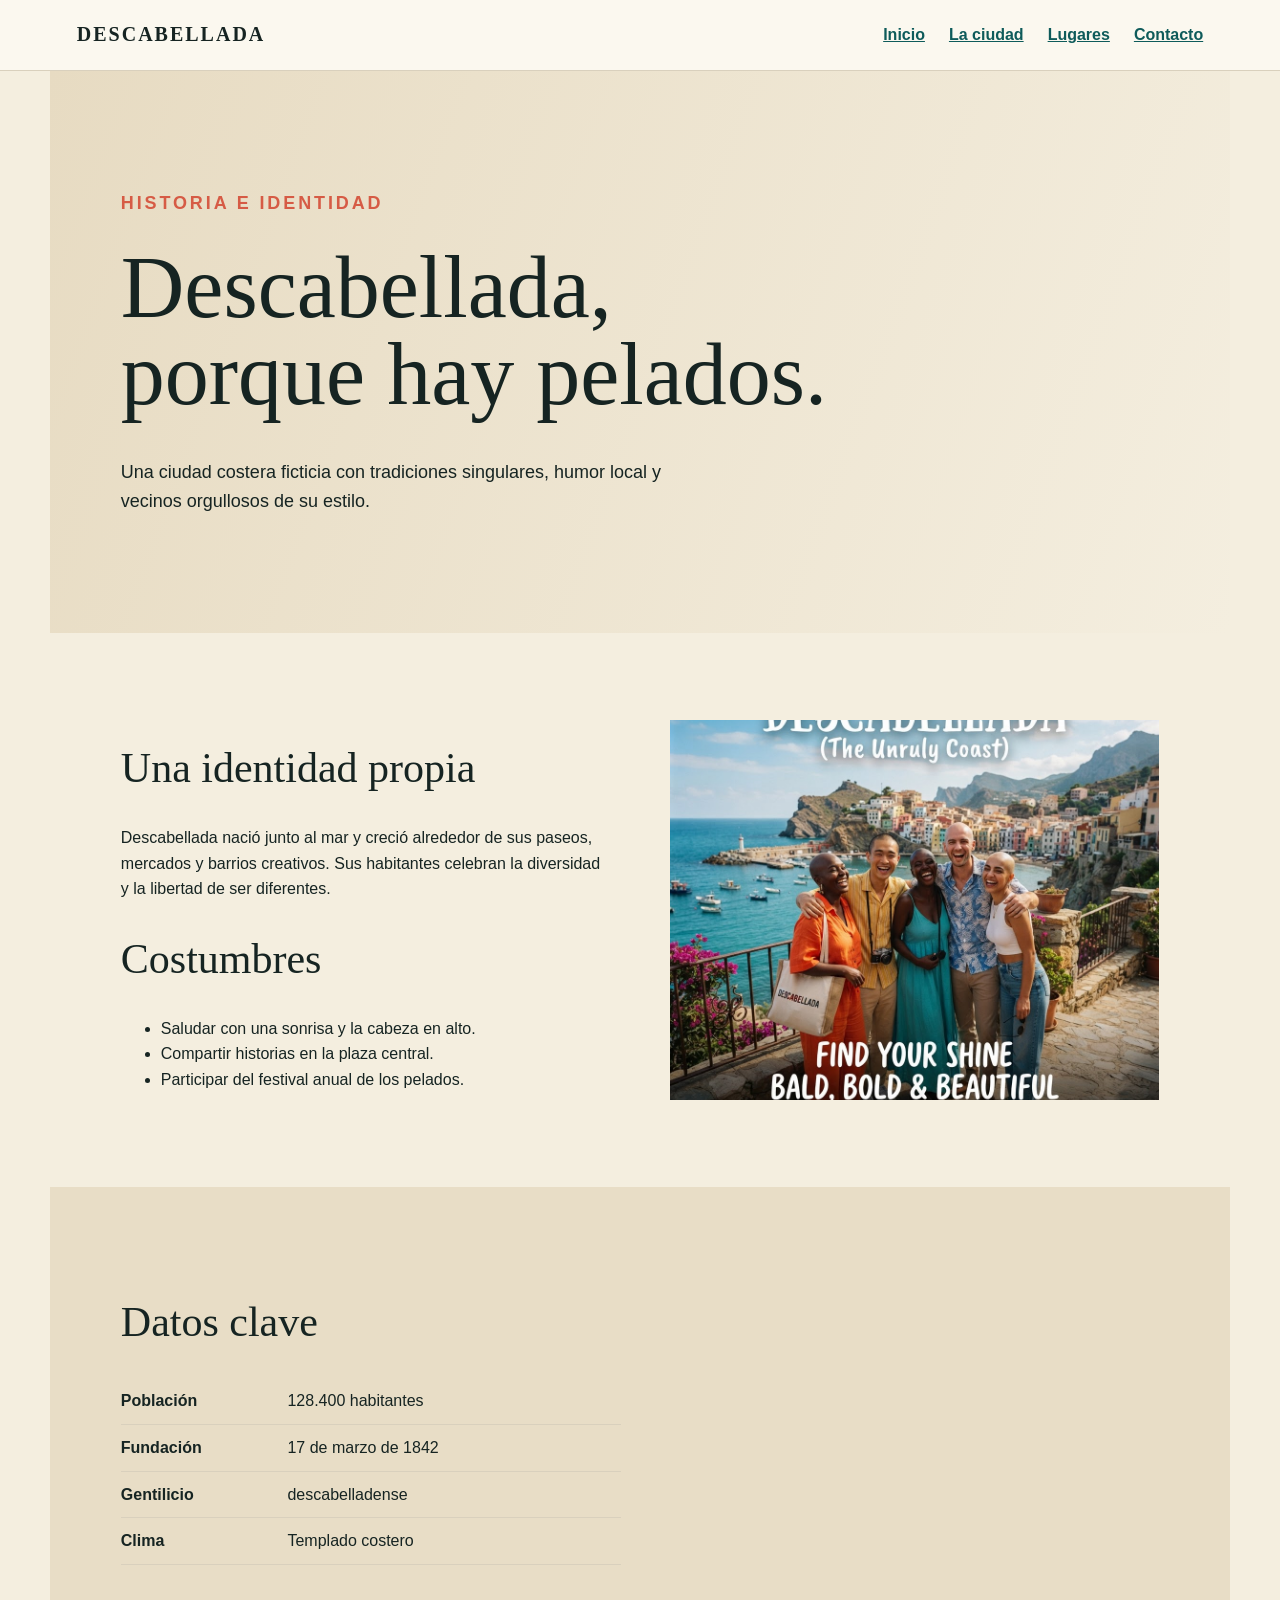
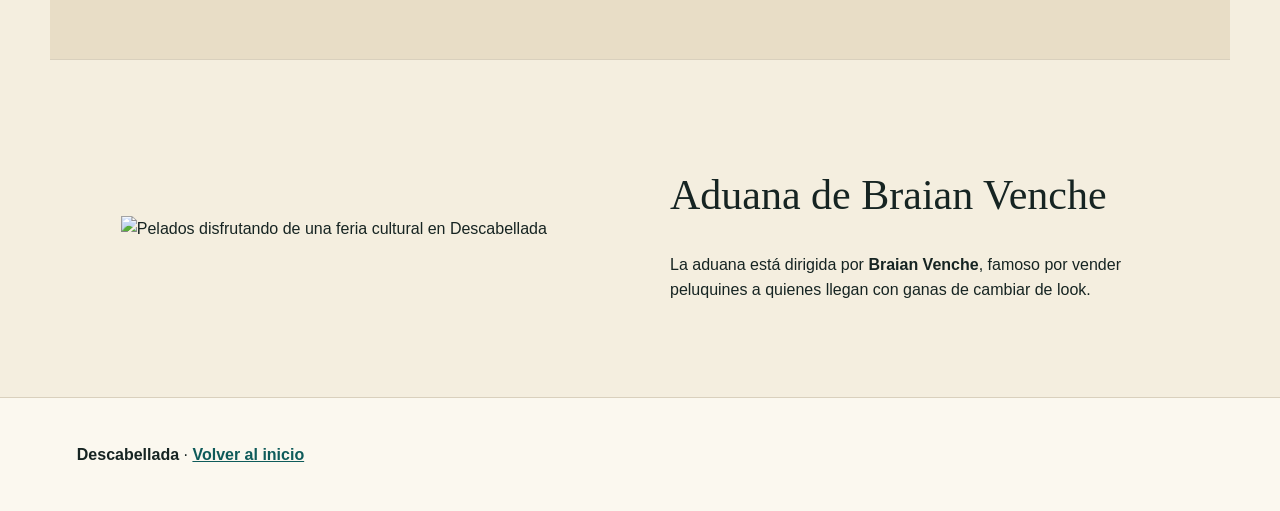
==== Nueva carpeta (4)/ciudad.html @ 15f43d88 "Add files via upload" ====
<!DOCTYPE html>
<html lang="es">
<head>
  <meta charset="UTF-8">
  <meta name="viewport" content="width=device-width, initial-scale=1.0">
  <title>Descabellada | La ciudad</title>
  <link rel="stylesheet" href="CSS/styles.css">
</head>
<body>
  <header>
    <a class="brand" href="index.html">DESCABELLADA</a>
    <nav aria-label="Navegación principal">
      <a href="index.html">Inicio</a>
      <a href="ciudad.html">La ciudad</a>
      <a href="lugares.html">Lugares</a>
      <a href="contacto.html">Contacto</a>
    </nav>
  </header>
  <main>
    <section class="hero compact">
      <p class="eyebrow">Historia e identidad</p>
      <h1>Descabellada, porque hay pelados.</h1>
      <p>Una ciudad costera ficticia con tradiciones singulares, humor local y vecinos orgullosos de su estilo.</p>
    </section>
    <section class="section two-col">
      <div>
        <h2>Una identidad propia</h2>
        <p>Descabellada nació junto al mar y creció alrededor de sus paseos, mercados y barrios creativos. Sus habitantes celebran la diversidad y la libertad de ser diferentes.</p>
        <h2>Costumbres</h2>
        <ul>
          <li>Saludar con una sonrisa y la cabeza en alto.</li>
          <li>Compartir historias en la plaza central.</li>
          <li>Participar del festival anual de los pelados.</li>
        </ul>
      </div>
      <img src="IMG/pelados-descabellada.png" alt="Pelados de Descabellada reunidos junto al paseo marítimo">
    </section>
    <section class="section facts">
      <h2>Datos clave</h2>
      <dl>
        <dt>Población</dt>
        <dd>128.400 habitantes</dd>
        <dt>Fundación</dt>
        <dd>17 de marzo de 1842</dd>
        <dt>Gentilicio</dt>
        <dd>descabelladense</dd>
        <dt>Clima</dt>
        <dd>Templado costero</dd>
      </dl>
    </section>
    <section class="section callout">
      <img src="IMG/plaza-descabellada.png" alt="Pelados disfrutando de una feria cultural en Descabellada">
      <div>
        <h2>Aduana de Braian Venche</h2>
        <p>La aduana está dirigida por <strong>Braian Venche</strong>, famoso por vender peluquines a quienes llegan con ganas de cambiar de look.</p>
      </div>
    </section>
  </main>
  <footer>
    <p><strong>Descabellada</strong> · <a href="index.html">Volver al inicio</a></p>
  </footer>
</body>
</html>
---- Nueva carpeta (4)/CSS/styles.css ----
:root {
  --ink: #162422;
  --sea: #0e5b5a;
  --coral: #d65b45;
  --sand: #f4eedf;
  --line: #d9d0bd;
}

* {
  box-sizing: border-box;
}

body {
  margin: 0;
  background: var(--sand);
  color: var(--ink);
  font-family: Arial, sans-serif;
  line-height: 1.6;
}

header {
  display: flex;
  justify-content: space-between;
  align-items: center;
  gap: 24px;
  padding: 22px 6%;
  border-bottom: 1px solid var(--line);
  background: #fbf8ef;
}

.brand {
  color: var(--ink);
  font: 700 20px Georgia, serif;
  letter-spacing: .1em;
  text-decoration: none;
}

nav {
  display: flex;
  flex-wrap: wrap;
  gap: 24px;
}

nav a,
footer a,
a {
  color: var(--sea);
  font-weight: 700;
}

main {
  max-width: 1180px;
  margin: auto;
}

.hero {
  display: flex;
  flex-direction: column;
  align-items: flex-start;
  justify-content: center;
  min-height: 440px;
  padding: 100px 6%;
  background: linear-gradient(110deg, #e7dbc2, #f4eedf);
}

.hero.compact {
  min-height: 320px;
}

.eyebrow {
  color: var(--coral);
  font-size: 12px;
  font-weight: 800;
  letter-spacing: .16em;
  text-transform: uppercase;
}

.hero h1 {
  max-width: 720px;
  margin: 10px 0 22px;
  font: 400 clamp(42px, 7vw, 88px) / .98 Georgia, serif;
}

.hero p {
  max-width: 600px;
  font-size: 18px;
}

.button {
  display: inline-block;
  margin-top: 18px;
  padding: 13px 20px;
  background: var(--ink);
  color: #fff;
  text-decoration: none;
}

.section {
  padding: 78px 6%;
}

.section h2 {
  font: 400 42px / 1.05 Georgia, serif;
}

.grid {
  display: grid;
  grid-template-columns: repeat(3, 1fr);
  gap: 22px;
}

.grid article {
  padding-bottom: 20px;
  border: 1px solid var(--line);
  background: #fbf8ef;
}

.grid article img {
  width: 100%;
  height: 200px;
  object-fit: cover;
}

.grid article h2,
.grid article h3,
.grid article p {
  margin-right: 20px;
  margin-left: 20px;
}

.grid article h3 {
  font: 400 26px Georgia, serif;
}

.grid article p {
  color: #53615b;
}

.two-col,
.callout,
.contact {
  display: grid;
  grid-template-columns: 1fr 1fr;
  align-items: center;
  gap: 60px;
}

.two-col img,
.callout img,
.contact img {
  width: 100%;
  max-height: 380px;
  object-fit: cover;
}

.facts {
  background: #e8ddc6;
}

.facts dl {
  display: grid;
  grid-template-columns: 1fr 2fr;
  max-width: 500px;
}

.facts dt,
.facts dd {
  padding: 10px 0;
  border-bottom: 1px solid var(--line);
}

.facts dt {
  font-weight: 700;
}

.facts dd {
  margin: 0;
}

.callout {
  border-top: 1px solid var(--line);
}

address {
  margin: 24px 0;
  font-style: normal;
}

footer {
  padding: 28px 6%;
  border-top: 1px solid var(--line);
  background: #fbf8ef;
}

@media (max-width: 760px) {
  header,
  .two-col,
  .callout,
  .contact {
    align-items: flex-start;
    flex-direction: column;
    grid-template-columns: 1fr;
  }

  .grid {
    grid-template-columns: 1fr;
  }

  nav {
    gap: 12px;
  }
}
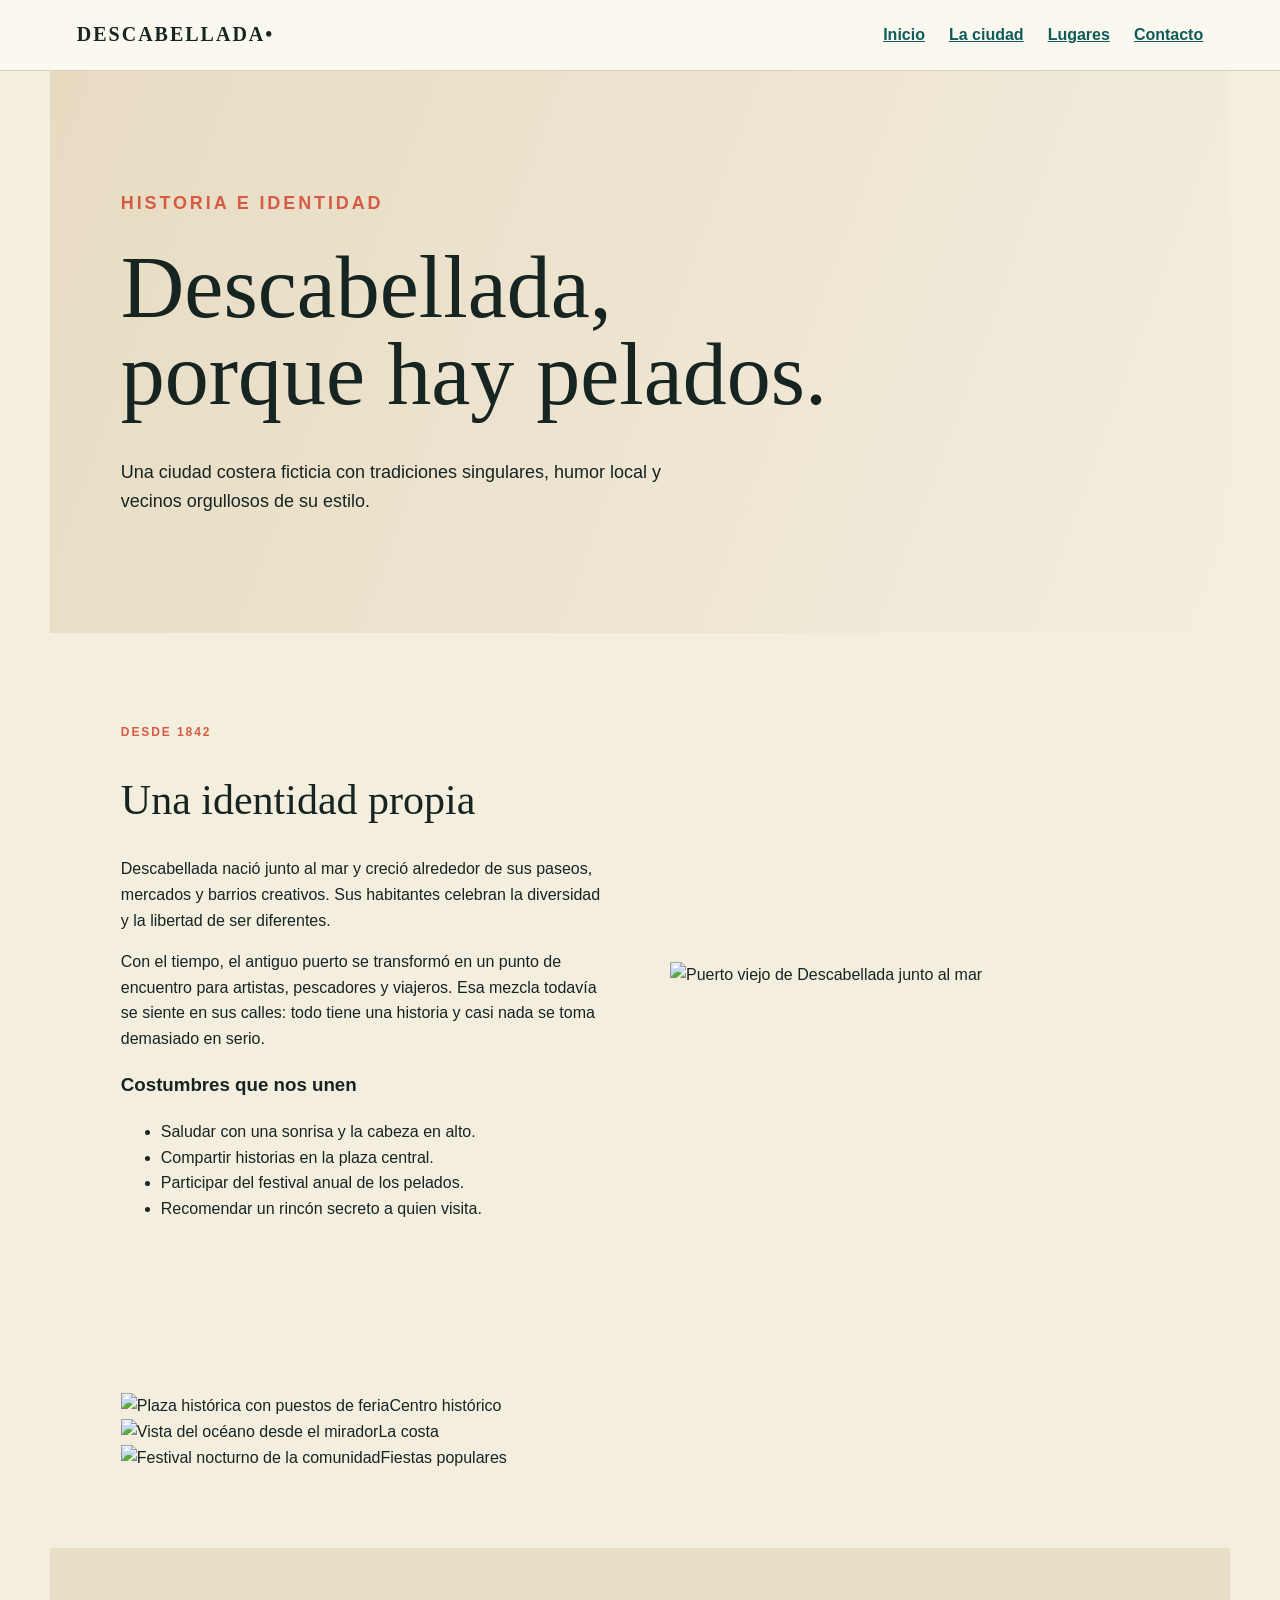
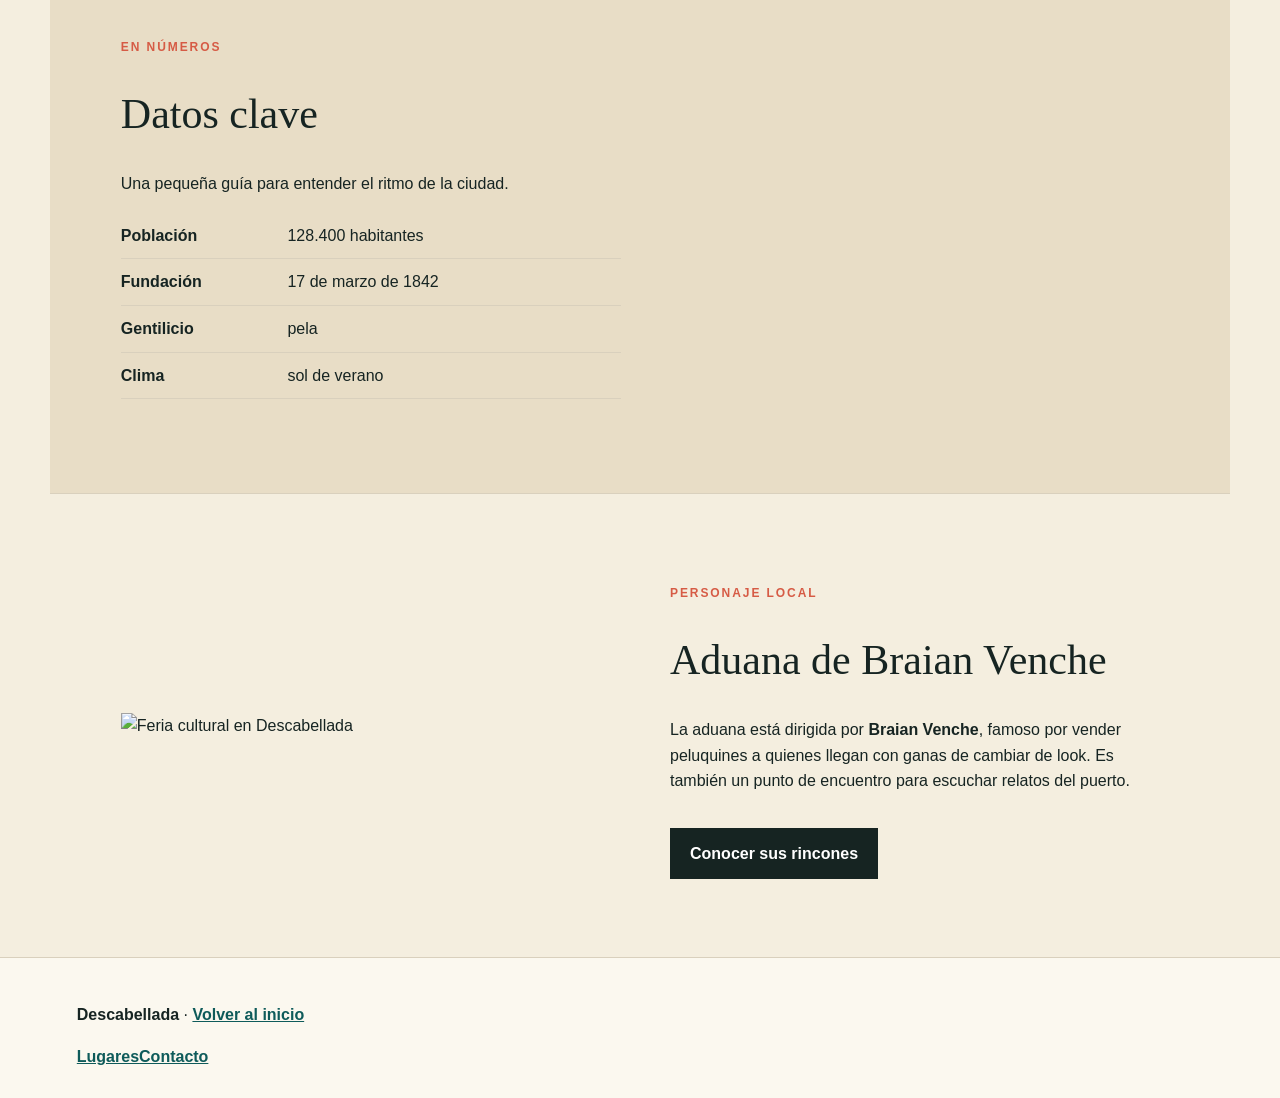
==== commit e3462da8: "realizo un cambio significativo a la estructura de la web y contenido Updated ciudad.html to enhance" ====
--- a/Nueva carpeta (4)/ciudad.html
+++ b/Nueva carpeta (4)/ciudad.html
@@ -1,63 +1,124 @@
 <!DOCTYPE html>
 <html lang="es">
-<head>
-  <meta charset="UTF-8">
-  <meta name="viewport" content="width=device-width, initial-scale=1.0">
-  <title>Descabellada | La ciudad</title>
-  <link rel="stylesheet" href="CSS/styles.css">
-</head>
-<body>
-  <header>
-    <a class="brand" href="index.html">DESCABELLADA</a>
-    <nav aria-label="Navegación principal">
-      <a href="index.html">Inicio</a>
-      <a href="ciudad.html">La ciudad</a>
-      <a href="lugares.html">Lugares</a>
-      <a href="contacto.html">Contacto</a>
-    </nav>
-  </header>
-  <main>
-    <section class="hero compact">
-      <p class="eyebrow">Historia e identidad</p>
-      <h1>Descabellada, porque hay pelados.</h1>
-      <p>Una ciudad costera ficticia con tradiciones singulares, humor local y vecinos orgullosos de su estilo.</p>
-    </section>
-    <section class="section two-col">
+  <head>
+    <meta charset="UTF-8" />
+    <meta name="viewport" content="width=device-width, initial-scale=1.0" />
+    <meta
+      name="description"
+      content="Historia, identidad y datos de Descabellada."
+    />
+    <title>Descabellada | La ciudad</title>
+    <link rel="stylesheet" href="CSS/styles.css" />
+  </head>
+  <body>
+    <header>
+      <a class="brand" href="index.html">DESCABELLADA<span>•</span></a>
+      <nav aria-label="Navegación principal">
+        <a href="index.html">Inicio</a
+        ><a class="active" href="ciudad.html">La ciudad</a
+        ><a href="lugares.html">Lugares</a><a href="contacto.html">Contacto</a>
+      </nav>
+    </header>
+    <main>
+      <section class="hero compact">
+        <p class="eyebrow">Historia e identidad</p>
+        <h1>Descabellada, porque hay pelados.</h1>
+        <p>
+          Una ciudad costera ficticia con tradiciones singulares, humor local y
+          vecinos orgullosos de su estilo.
+        </p>
+      </section>
+      <section class="section two-col story">
+        <div>
+          <p class="eyebrow">Desde 1842</p>
+          <h2>Una identidad propia</h2>
+          <p>
+            Descabellada nació junto al mar y creció alrededor de sus paseos,
+            mercados y barrios creativos. Sus habitantes celebran la diversidad
+            y la libertad de ser diferentes.
+          </p>
+          <p>
+            Con el tiempo, el antiguo puerto se transformó en un punto de
+            encuentro para artistas, pescadores y viajeros. Esa mezcla todavía
+            se siente en sus calles: todo tiene una historia y casi nada se toma
+            demasiado en serio.
+          </p>
+          <h3>Costumbres que nos unen</h3>
+          <ul class="check-list">
+            <li>Saludar con una sonrisa y la cabeza en alto.</li>
+            <li>Compartir historias en la plaza central.</li>
+            <li>Participar del festival anual de los pelados.</li>
+            <li>Recomendar un rincón secreto a quien visita.</li>
+          </ul>
+        </div>
+        <img
+          src="IMG/puerto.png"
+          alt="Puerto viejo de Descabellada junto al mar"
+        />
+      </section>
+      <section class="section gallery-strip">
+        <div>
+          <img
+            src="IMG/plaza.png"
+            alt="Plaza histórica con puestos de feria"
+          /><span>Centro histórico</span>
+        </div>
+        <div>
+          <img
+            src="IMG/mirador.png"
+            alt="Vista del océano desde el mirador"
+          /><span>La costa</span>
+        </div>
+        <div>
+          <img
+            src="IMG/festival.png"
+            alt="Festival nocturno de la comunidad"
+          /><span>Fiestas populares</span>
+        </div>
+      </section>
+      <section class="section facts">
+        <div class="section-heading">
+          <div>
+            <p class="eyebrow">En números</p>
+            <h2>Datos clave</h2>
+          </div>
+          <p class="section-note">
+            Una pequeña guía para entender el ritmo de la ciudad.
+          </p>
+        </div>
+        <dl>
+          <dt>Población</dt>
+          <dd>128.400 habitantes</dd>
+          <dt>Fundación</dt>
+          <dd>17 de marzo de 1842</dd>
+          <dt>Gentilicio</dt>
+          <dd>pela</dd>
+          <dt>Clima</dt>
+          <dd>sol de verano</dd>
+        </dl>
+      </section>
+      <section class="section callout">
+        <img src="IMG/base.jpg" alt="Feria cultural en Descabellada" />
+        <div>
+          <p class="eyebrow">Personaje local</p>
+          <h2>Aduana de Braian Venche</h2>
+          <p>
+            La aduana está dirigida por <strong>Braian Venche</strong>, famoso
+            por vender peluquines a quienes llegan con ganas de cambiar de look.
+            Es también un punto de encuentro para escuchar relatos del puerto.
+          </p>
+          <a class="button" href="lugares.html">Conocer sus rincones</a>
+        </div>
+      </section>
+    </main>
+    <footer>
+      <p>
+        <strong>Descabellada</strong> ·
+        <a href="index.html">Volver al inicio</a>
+      </p>
       <div>
-        <h2>Una identidad propia</h2>
-        <p>Descabellada nació junto al mar y creció alrededor de sus paseos, mercados y barrios creativos. Sus habitantes celebran la diversidad y la libertad de ser diferentes.</p>
-        <h2>Costumbres</h2>
-        <ul>
-          <li>Saludar con una sonrisa y la cabeza en alto.</li>
-          <li>Compartir historias en la plaza central.</li>
-          <li>Participar del festival anual de los pelados.</li>
-        </ul>
+        <a href="lugares.html">Lugares</a><a href="contacto.html">Contacto</a>
       </div>
-      <img src="IMG/pelados-descabellada.png" alt="Pelados de Descabellada reunidos junto al paseo marítimo">
-    </section>
-    <section class="section facts">
-      <h2>Datos clave</h2>
-      <dl>
-        <dt>Población</dt>
-        <dd>128.400 habitantes</dd>
-        <dt>Fundación</dt>
-        <dd>17 de marzo de 1842</dd>
-        <dt>Gentilicio</dt>
-        <dd>descabelladense</dd>
-        <dt>Clima</dt>
-        <dd>Templado costero</dd>
-      </dl>
-    </section>
-    <section class="section callout">
-      <img src="IMG/plaza-descabellada.png" alt="Pelados disfrutando de una feria cultural en Descabellada">
-      <div>
-        <h2>Aduana de Braian Venche</h2>
-        <p>La aduana está dirigida por <strong>Braian Venche</strong>, famoso por vender peluquines a quienes llegan con ganas de cambiar de look.</p>
-      </div>
-    </section>
-  </main>
-  <footer>
-    <p><strong>Descabellada</strong> · <a href="index.html">Volver al inicio</a></p>
-  </footer>
-</body>
+    </footer>
+  </body>
 </html>
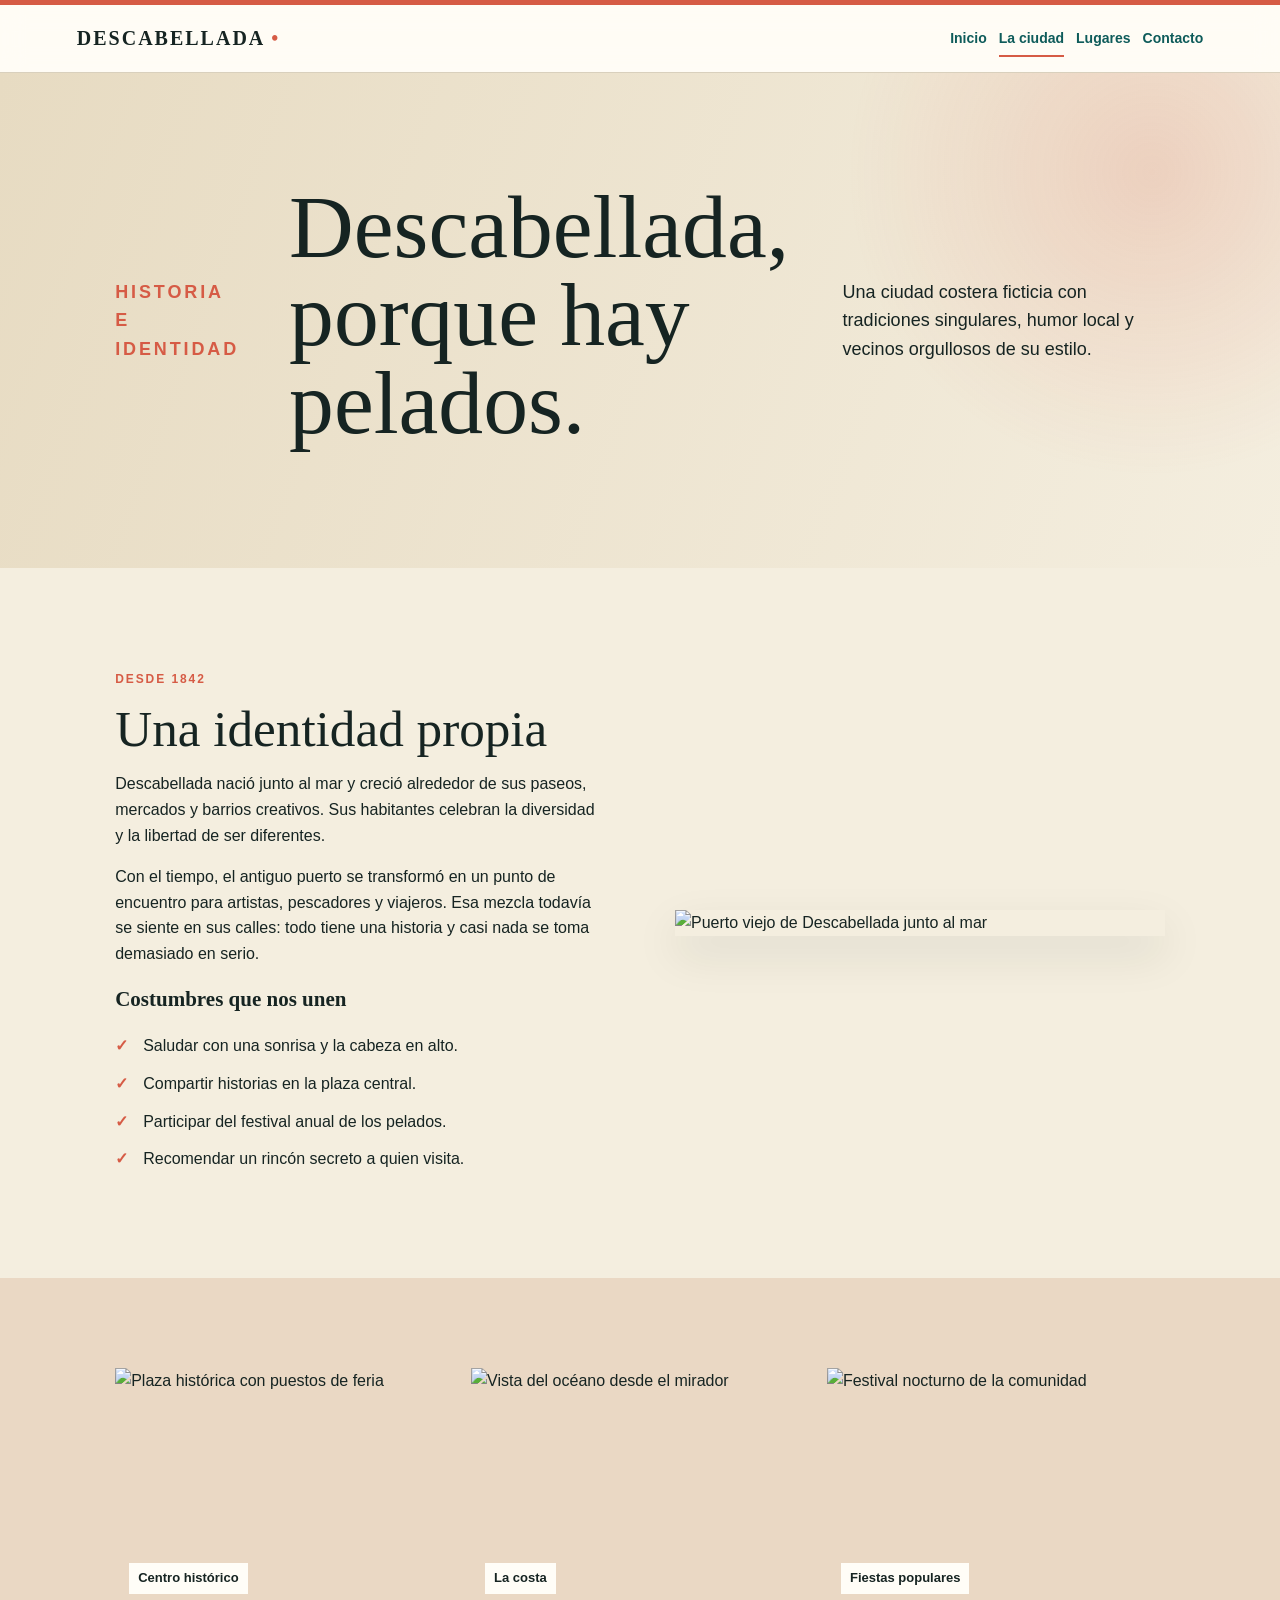
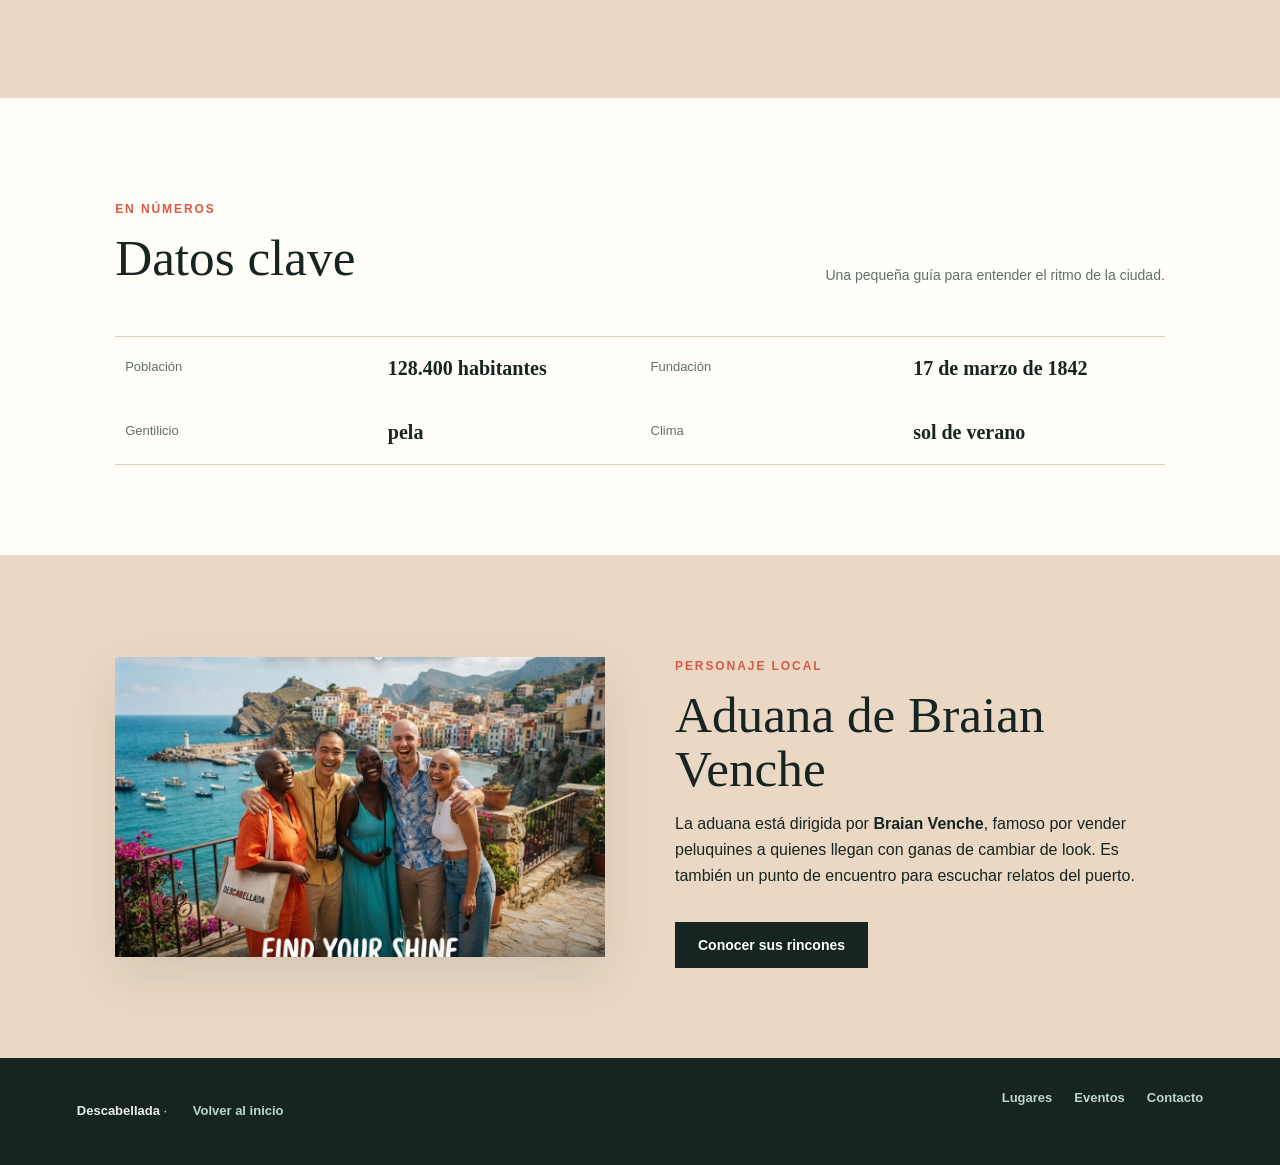
==== commit 0fdd4143: "Update stylesheet and image paths in ciudad.html" ====
--- a/Nueva carpeta (4)/ciudad.html
+++ b/Nueva carpeta (4)/ciudad.html
@@ -8,7 +8,7 @@
       content="Historia, identidad y datos de Descabellada."
     />
     <title>Descabellada | La ciudad</title>
-    <link rel="stylesheet" href="CSS/styles.css" />
+    <link rel="stylesheet" href="./CSS/styles.css" />
   </head>
   <body>
     <header>
@@ -52,7 +52,7 @@
           </ul>
         </div>
         <img
-          src="IMG/puerto.png"
+          src="./icon-light-32x32.png"
           alt="Puerto viejo de Descabellada junto al mar"
         />
       </section>
@@ -98,7 +98,7 @@
         </dl>
       </section>
       <section class="section callout">
-        <img src="IMG/base.jpg" alt="Feria cultural en Descabellada" />
+        <img src="./IMG/pelados-descabellada.png" alt="Feria cultural en Descabellada" />
         <div>
           <p class="eyebrow">Personaje local</p>
           <h2>Aduana de Braian Venche</h2>
@@ -117,7 +117,7 @@
         <a href="index.html">Volver al inicio</a>
       </p>
       <div>
-        <a href="lugares.html">Lugares</a><a href="contacto.html">Contacto</a>
+<a href="lugares.html">Lugares</a><a href="eventos.html">Eventos</a><a href="contacto.html">Contacto</a>
       </div>
     </footer>
   </body>
--- a/Nueva carpeta (4)/CSS/styles.css
+++ b/Nueva carpeta (4)/CSS/styles.css
@@ -3,13 +3,17 @@
   --sea: #0e5b5a;
   --coral: #d65b45;
   --sand: #f4eedf;
+  --paper: #fffdf7;
   --line: #d9d0bd;
-}
-
+  --muted: #61706a;
+  --shadow: 0 18px 45px rgba(22, 36, 34, 0.1);
+}
 * {
   box-sizing: border-box;
 }
-
+html {
+  scroll-behavior: smooth;
+}
 body {
   margin: 0;
   background: var(--sand);
@@ -17,7 +21,12 @@
   font-family: Arial, sans-serif;
   line-height: 1.6;
 }
-
+body:before {
+  content: "";
+  display: block;
+  height: 5px;
+  background: var(--coral);
+}
 header {
   display: flex;
   justify-content: space-between;
@@ -25,186 +34,571 @@
   gap: 24px;
   padding: 22px 6%;
   border-bottom: 1px solid var(--line);
-  background: #fbf8ef;
-}
-
+  background: rgba(255, 253, 247, 0.94);
+  position: sticky;
+  top: 0;
+  z-index: 5;
+  backdrop-filter: blur(12px);
+}
 .brand {
   color: var(--ink);
-  font: 700 20px Georgia, serif;
-  letter-spacing: .1em;
+  font:
+    700 20px Georgia,
+    serif;
+  letter-spacing: 0.1em;
   text-decoration: none;
 }
-
+.brand span {
+  color: var(--coral);
+  margin-left: 6px;
+}
 nav {
   display: flex;
   flex-wrap: wrap;
   gap: 24px;
 }
-
 nav a,
 footer a,
 a {
   color: var(--sea);
   font-weight: 700;
-}
-
+  text-decoration: none;
+}
+nav a {
+  font-size: 14px;
+  position: relative;
+}
+nav a:after {
+  content: "";
+  height: 2px;
+  background: var(--coral);
+  position: absolute;
+  left: 0;
+  right: 100%;
+  bottom: -7px;
+  transition: right 0.2s;
+}
+nav a:hover:after,
+nav a.active:after {
+  right: 0;
+}
 main {
-  max-width: 1180px;
+  max-width: 1280px;
   margin: auto;
 }
-
 .hero {
   display: flex;
-  flex-direction: column;
-  align-items: flex-start;
-  justify-content: center;
-  min-height: 440px;
-  padding: 100px 6%;
-  background: linear-gradient(110deg, #e7dbc2, #f4eedf);
-}
-
+  align-items: center;
+  justify-content: space-between;
+  gap: 50px;
+  min-height: 500px;
+  padding: 100px 9%;
+  background:
+    radial-gradient(
+      circle at 90% 20%,
+      rgba(214, 91, 69, 0.18),
+      transparent 25%
+    ),
+    linear-gradient(110deg, #e7dbc2, #f4eedf);
+}
 .hero.compact {
-  min-height: 320px;
-}
-
+  min-height: 350px;
+}
+.hero-copy {
+  max-width: 760px;
+}
 .eyebrow {
   color: var(--coral);
   font-size: 12px;
   font-weight: 800;
-  letter-spacing: .16em;
+  letter-spacing: 0.16em;
   text-transform: uppercase;
 }
-
 .hero h1 {
-  max-width: 720px;
+  max-width: 780px;
   margin: 10px 0 22px;
-  font: 400 clamp(42px, 7vw, 88px) / .98 Georgia, serif;
-}
-
+  font:
+    400 clamp(46px, 7vw, 92px)/0.98 Georgia,
+    serif;
+}
 .hero p {
-  max-width: 600px;
+  max-width: 680px;
   font-size: 18px;
 }
-
+.hero-actions {
+  display: flex;
+  align-items: center;
+  gap: 24px;
+  margin-top: 25px;
+}
 .button {
   display: inline-block;
   margin-top: 18px;
-  padding: 13px 20px;
+  padding: 14px 22px;
   background: var(--ink);
   color: #fff;
+  border: 1px solid var(--ink);
+  font:
+    700 14px Arial,
+    sans-serif;
   text-decoration: none;
-}
-
+  cursor: pointer;
+  transition:
+    transform 0.2s,
+    background 0.2s;
+}
+.button:hover {
+  background: var(--sea);
+  transform: translateY(-2px);
+}
+.text-link {
+  font-size: 14px;
+}
+.hero-stamp {
+  width: 140px;
+  height: 140px;
+  display: flex;
+  flex-direction: column;
+  align-items: center;
+  justify-content: center;
+  border: 1px solid var(--coral);
+  border-radius: 50%;
+  color: var(--coral);
+  transform: rotate(8deg);
+  flex: none;
+}
+.hero-stamp strong {
+  font:
+    700 38px Georgia,
+    serif;
+}
+.hero-stamp span {
+  text-align: center;
+  font-size: 12px;
+  line-height: 1.2;
+}
 .section {
-  padding: 78px 6%;
-}
-
+  padding: 90px 9%;
+}
+.section-heading {
+  display: flex;
+  align-items: end;
+  justify-content: space-between;
+  gap: 40px;
+  margin-bottom: 35px;
+}
 .section h2 {
-  font: 400 42px / 1.05 Georgia, serif;
-}
-
+  margin: 8px 0 16px;
+  font:
+    400 clamp(32px, 4vw, 54px)/1.05 Georgia,
+    serif;
+}
+.section h3 {
+  font:
+    700 21px Georgia,
+    serif;
+}
+.section p {
+  max-width: 680px;
+}
+.section-note {
+  max-width: 320px;
+  color: var(--muted);
+  font-size: 14px;
+}
 .grid {
   display: grid;
+  gap: 26px;
+}
+.feature-grid,
+.places-grid {
   grid-template-columns: repeat(3, 1fr);
-  gap: 22px;
-}
-
-.grid article {
-  padding-bottom: 20px;
+}
+article {
+  background: var(--paper);
+  padding: 22px;
+  box-shadow: var(--shadow);
+}
+article img,
+.photo-story img,
+.callout img,
+.mini-gallery img,
+.gallery-strip img {
+  display: block;
+  width: 100%;
+  height: 220px;
+  object-fit: cover;
+}
+article img {
+  margin: 16px 0 20px;
+}
+.card-number {
+  color: var(--coral);
+  font-size: 12px;
+  font-weight: 800;
+  letter-spacing: 0.1em;
+}
+.card-link {
+  display: inline-block;
+  margin-top: 10px;
+  font-size: 14px;
+}
+.tag {
+  display: inline-block;
+  margin-top: 10px;
+  padding: 5px 10px;
   border: 1px solid var(--line);
-  background: #fbf8ef;
-}
-
-.grid article img {
-  width: 100%;
-  height: 200px;
-  object-fit: cover;
-}
-
-.grid article h2,
-.grid article h3,
-.grid article p {
-  margin-right: 20px;
-  margin-left: 20px;
-}
-
-.grid article h3 {
-  font: 400 26px Georgia, serif;
-}
-
-.grid article p {
-  color: #53615b;
-}
-
+  color: var(--sea);
+  font-size: 12px;
+  font-weight: 700;
+}
+.quote-section {
+  background: var(--sea);
+  color: var(--paper);
+  text-align: center;
+}
+.quote-section .eyebrow {
+  color: #f5b09e;
+}
+.quote-section blockquote {
+  max-width: 800px;
+  margin: 15px auto;
+  font:
+    400 clamp(27px, 4vw, 48px)/1.15 Georgia,
+    serif;
+}
+.quote-author {
+  color: #d7e2d9;
+  font-size: 14px;
+}
 .two-col,
-.callout,
+.photo-story,
+.mini-gallery,
+.callout {
+  display: grid;
+  grid-template-columns: 1fr 1fr;
+  align-items: center;
+  gap: 70px;
+}
+.two-col img,
+.callout img {
+  box-shadow: var(--shadow);
+}
+.check-list {
+  padding: 0;
+  list-style: none;
+}
+.check-list li {
+  margin: 12px 0;
+  padding-left: 28px;
+  position: relative;
+}
+.check-list li:before {
+  content: "✓";
+  position: absolute;
+  left: 0;
+  color: var(--coral);
+  font-weight: bold;
+}
+.facts {
+  background: var(--paper);
+}
+.facts dl {
+  display: grid;
+  grid-template-columns: repeat(4, 1fr);
+  gap: 1px;
+  margin: 0;
+  border-top: 1px solid var(--line);
+  border-bottom: 1px solid var(--line);
+}
+.facts dt,
+.facts dd {
+  margin: 0;
+  padding: 20px 10px;
+}
+.facts dt {
+  color: var(--muted);
+  font-size: 13px;
+}
+.facts dd {
+  font:
+    700 20px Georgia,
+    serif;
+}
+.callout {
+  background: #ead8c4;
+}
+.callout img {
+  height: 300px;
+}
+.photo-story {
+  background: var(--paper);
+}
+.photo-story-main img {
+  height: 360px;
+}
+.gallery-strip {
+  display: grid;
+  grid-template-columns: repeat(3, 1fr);
+  gap: 18px;
+  background: #ead8c4;
+}
+.gallery-strip div {
+  position: relative;
+}
+.gallery-strip img {
+  height: 240px;
+}
+.gallery-strip span {
+  position: absolute;
+  bottom: 14px;
+  left: 14px;
+  padding: 5px 9px;
+  background: var(--paper);
+  font-weight: 700;
+  font-size: 13px;
+}
+.mini-gallery {
+  background: var(--paper);
+}
+.mini-gallery img {
+  height: 300px;
+}
+.visit-tip {
+  display: flex;
+  align-items: center;
+  justify-content: space-between;
+  gap: 30px;
+  background: var(--coral);
+  color: #fff;
+}
+.visit-tip .eyebrow {
+  color: #ffe0d5;
+}
+.visit-tip h2 {
+  margin-bottom: 8px;
+}
+.visit-tip p {
+  max-width: 600px;
+}
+.visit-tip .button {
+  background: var(--paper);
+  border-color: var(--paper);
+  color: var(--ink);
+}
 .contact {
   display: grid;
   grid-template-columns: 1fr 1fr;
+  gap: 60px;
   align-items: center;
-  gap: 60px;
-}
-
-.two-col img,
-.callout img,
-.contact img {
+}
+.contact > img {
   width: 100%;
-  max-height: 380px;
+  height: 440px;
   object-fit: cover;
-}
-
-.facts {
-  background: #e8ddc6;
-}
-
-.facts dl {
+  box-shadow: var(--shadow);
+}
+.contact-card {
+  padding: 36px;
+  background: var(--paper);
+  box-shadow: var(--shadow);
+}
+address {
+  margin: 25px 0;
+  font-style: normal;
+}
+.contact-list {
+  border-top: 1px solid var(--line);
+  margin-top: 25px;
+}
+.contact-list p {
+  display: flex;
+  justify-content: space-between;
+  gap: 20px;
+  padding: 13px 0;
+  margin: 0;
+  border-bottom: 1px solid var(--line);
+  font-size: 14px;
+}
+.contact-list strong {
+  color: var(--muted);
+}
+.aura-section {
+  background: #ead8c4;
+}
+.aura-form {
+  max-width: 900px;
+  padding: 30px;
+  background: var(--paper);
+  box-shadow: var(--shadow);
+}
+.form-grid {
   display: grid;
-  grid-template-columns: 1fr 2fr;
-  max-width: 500px;
-}
-
-.facts dt,
-.facts dd {
-  padding: 10px 0;
-  border-bottom: 1px solid var(--line);
-}
-
-.facts dt {
+  grid-template-columns: 1fr 1fr;
+  gap: 20px;
+}
+.aura-form label {
+  display: block;
+  margin-bottom: 20px;
+  color: var(--ink);
   font-weight: 700;
-}
-
-.facts dd {
-  margin: 0;
-}
-
-.callout {
-  border-top: 1px solid var(--line);
-}
-
-address {
-  margin: 24px 0;
-  font-style: normal;
-}
-
+  font-size: 14px;
+}
+.aura-form input,
+.aura-form select,
+.aura-form textarea {
+  display: block;
+  width: 100%;
+  margin-top: 8px;
+  padding: 13px;
+  border: 1px solid var(--line);
+  background: #fff;
+  color: var(--ink);
+  font:
+    400 15px Arial,
+    sans-serif;
+}
+.aura-form textarea {
+  resize: vertical;
+}
+.aura-form input:focus,
+.aura-form select:focus,
+.aura-form textarea:focus {
+  outline: 2px solid var(--coral);
+  outline-offset: 2px;
+}
+.check-field {
+  display: flex !important;
+  align-items: flex-start;
+  gap: 10px;
+  font-weight: 400 !important;
+}
+.check-field input {
+  width: auto;
+  margin: 4px 0 0;
+}
+.check-field span {
+  max-width: 600px;
+}
+.faq {
+  background: var(--paper);
+}
+.faq-grid {
+  display: grid;
+  grid-template-columns: repeat(3, 1fr);
+  gap: 24px;
+}
+.faq-grid div {
+  border-top: 2px solid var(--coral);
+  padding-top: 12px;
+}
+.faq-grid h3 {
+  font-size: 18px;
+}
+.faq-grid p {
+  color: var(--muted);
+  font-size: 14px;
+}
 footer {
-  padding: 28px 6%;
-  border-top: 1px solid var(--line);
-  background: #fbf8ef;
-}
-
-@media (max-width: 760px) {
-  header,
+  display: flex;
+  justify-content: space-between;
+  gap: 24px;
+  padding: 30px 6%;
+  background: var(--ink);
+  color: #e9eee5;
+  font-size: 13px;
+}
+footer a {
+  margin-left: 22px;
+  color: #b8d8cc;
+}
+@media (max-width: 800px) {
+  header {
+    align-items: flex-start;
+    flex-direction: column;
+    padding: 18px 6%;
+  }
+  nav {
+    gap: 13px;
+  }
+  .hero {
+    min-height: 520px;
+    padding: 70px 7%;
+    align-items: flex-start;
+    flex-direction: column;
+  }
+  .hero.compact {
+    min-height: 330px;
+  }
+  .hero-stamp {
+    align-self: flex-end;
+  }
+  .section {
+    padding: 65px 7%;
+  }
+  .section-heading {
+    display: block;
+  }
+  .feature-grid,
+  .places-grid,
+  .facts dl,
+  .gallery-strip,
+  .faq-grid {
+    grid-template-columns: 1fr;
+  }
   .two-col,
+  .photo-story,
+  .mini-gallery,
   .callout,
   .contact {
+    grid-template-columns: 1fr;
+    gap: 30px;
+  }
+  .two-col img,
+  .contact > img {
+    order: -1;
+  }
+  .photo-story-main img,
+  .callout img,
+  .contact > img {
+    height: 270px;
+  }
+  .visit-tip {
+    display: block;
+  }
+  .form-grid {
+    grid-template-columns: 1fr;
+  }
+  footer {
+    flex-direction: column;
+  }
+  footer div {
+    display: flex;
+    gap: 18px;
+  }
+  footer a {
+    margin-left: 0;
+  }
+}
+@media (max-width: 480px) {
+  .hero h1 {
+    font-size: 48px;
+  }
+  .hero-actions {
     align-items: flex-start;
     flex-direction: column;
-    grid-template-columns: 1fr;
-  }
+    gap: 4px;
+  }
+  .section h2 {
+    font-size: 36px;
+  }
+  .contact-list p {
+    align-items: flex-start;
+    flex-direction: column;
+    gap: 2px;
+  }
+}
 
-  .grid {
-    grid-template-columns: 1fr;
-  }
 
   nav {
     gap: 12px;
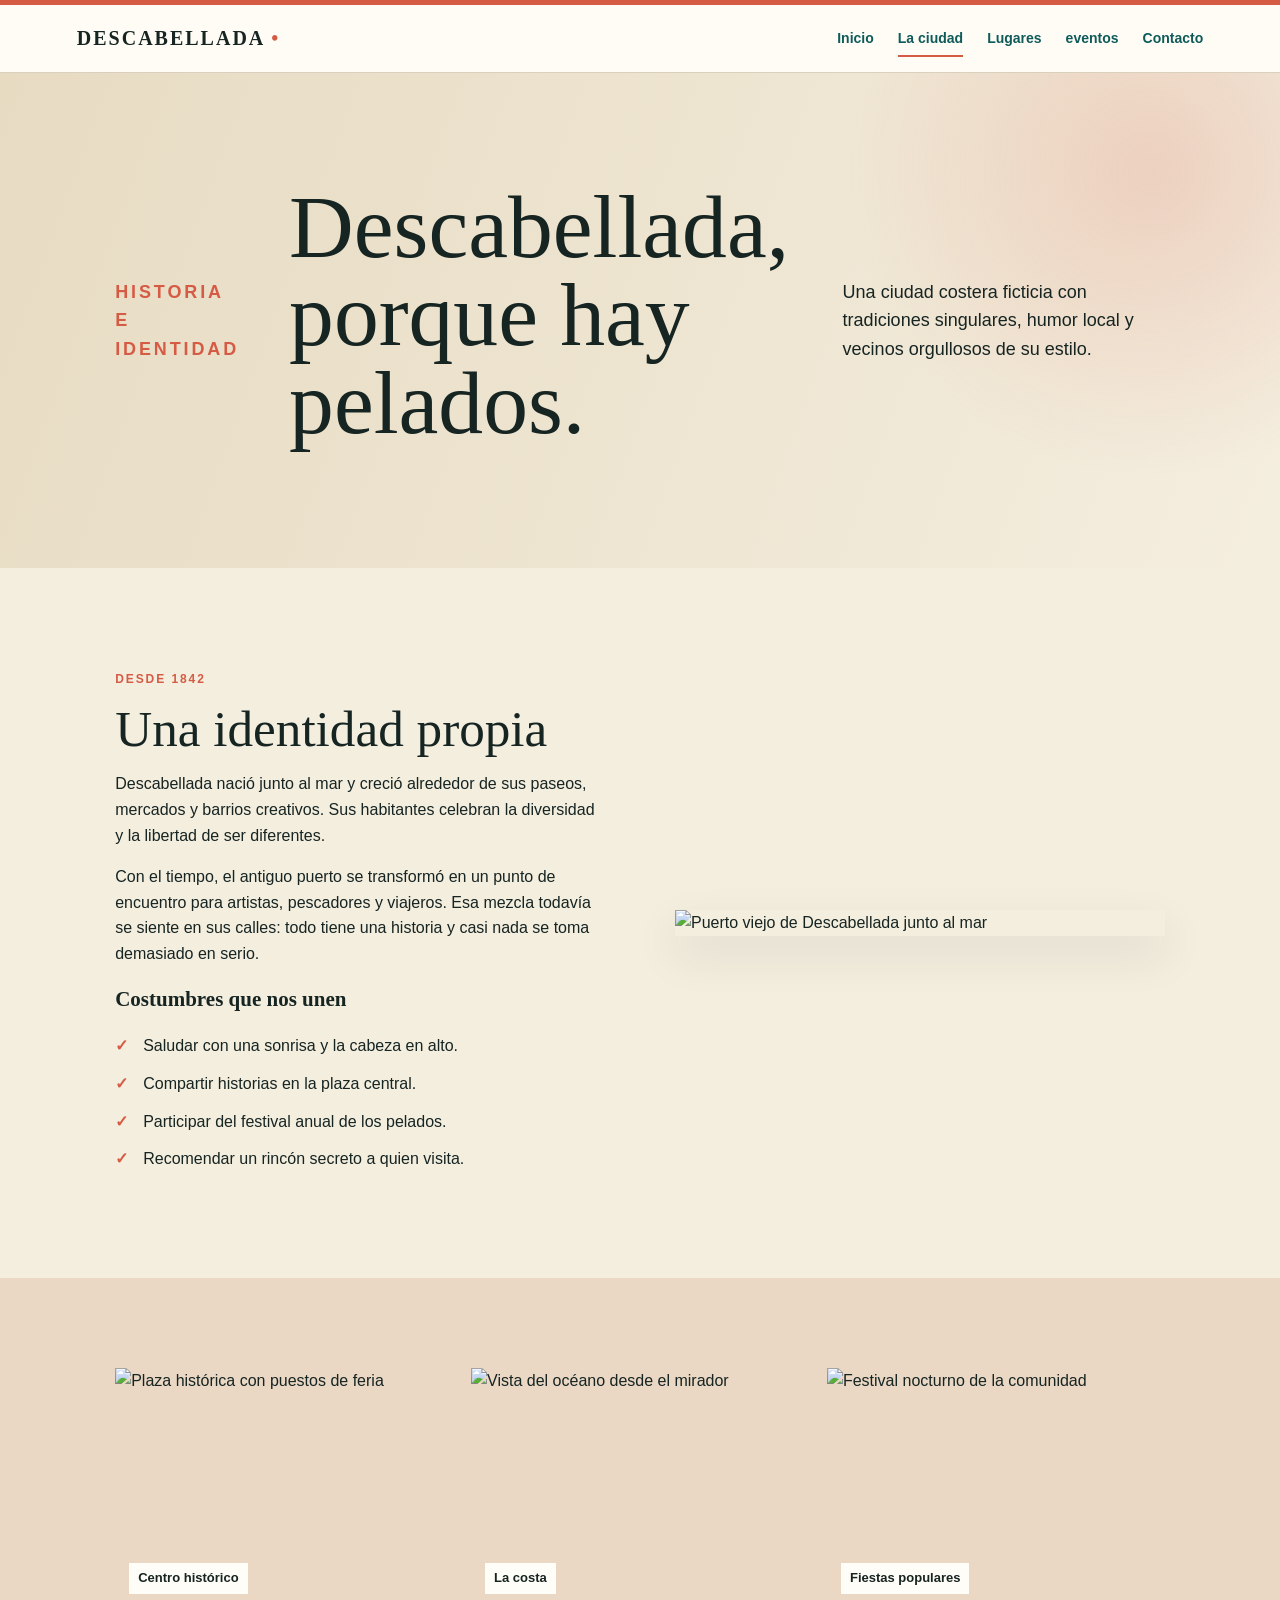
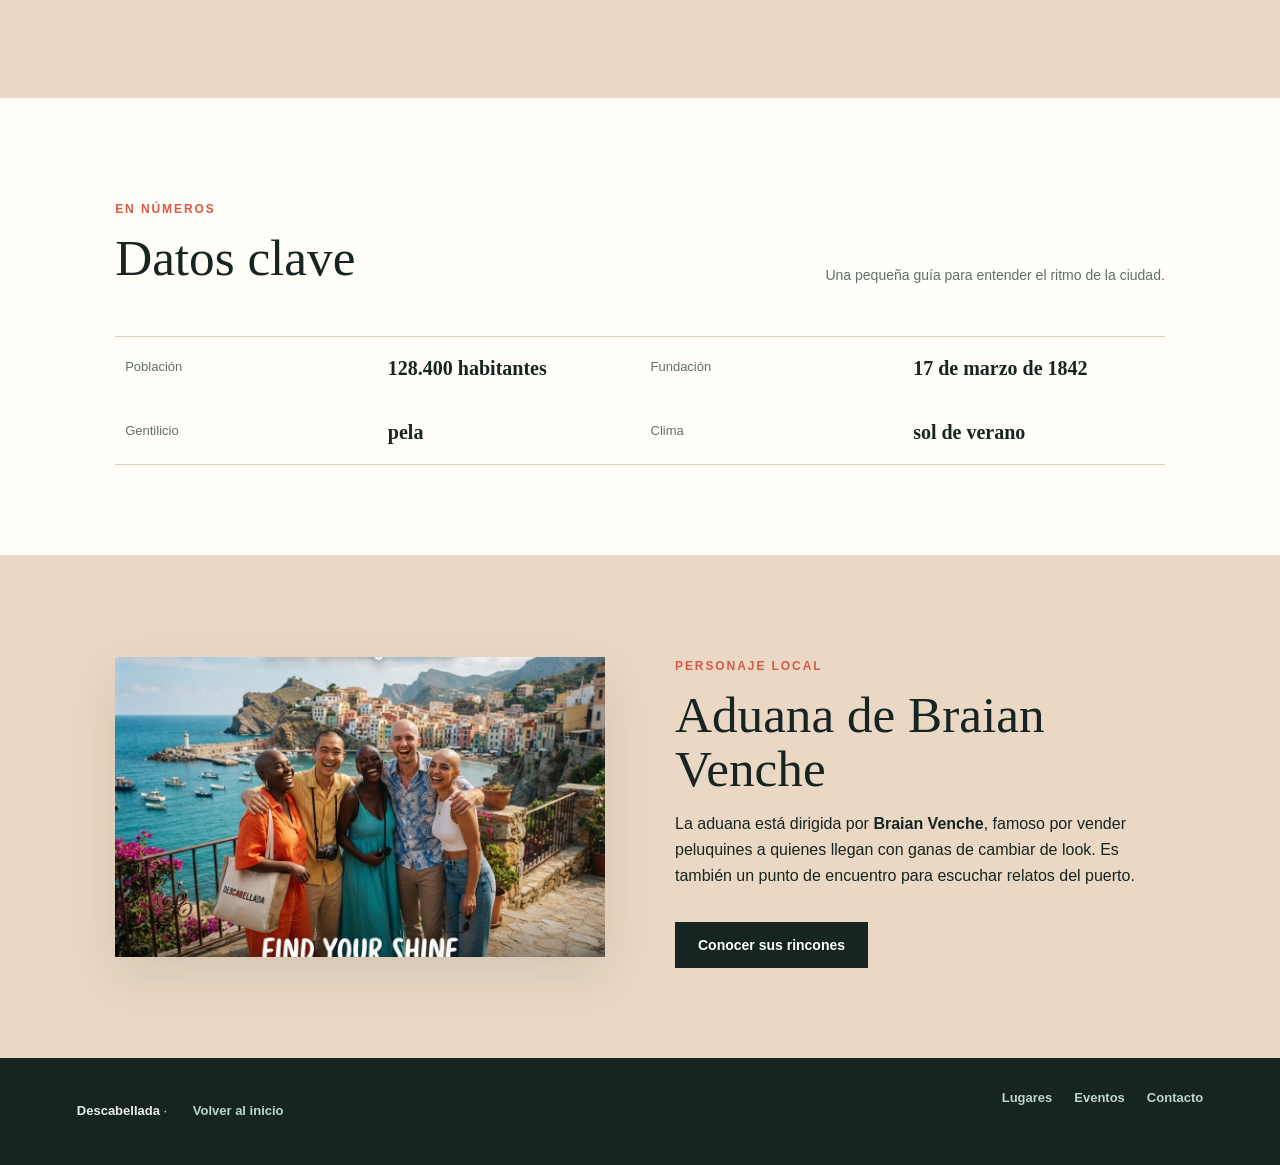
==== commit 73c3d2a2: "Update ciudad.html" ====
--- a/Nueva carpeta (4)/ciudad.html
+++ b/Nueva carpeta (4)/ciudad.html
@@ -16,7 +16,7 @@
       <nav aria-label="Navegación principal">
         <a href="index.html">Inicio</a
         ><a class="active" href="ciudad.html">La ciudad</a
-        ><a href="lugares.html">Lugares</a><a href="contacto.html">Contacto</a>
+        ><a href="lugares.html">Lugares</a><a href="eventos.html">eventos</a><a href="contacto.html">Contacto</a>
       </nav>
     </header>
     <main>
--- a/Nueva carpeta (4)/CSS/styles.css
+++ b/Nueva carpeta (4)/CSS/styles.css
@@ -6,13 +6,14 @@
   --paper: #fffdf7;
   --line: #d9d0bd;
   --muted: #61706a;
-  --shadow: 0 18px 45px rgba(22, 36, 34, 0.1);
+  --shadow: 0 1.125rem 2.8125rem rgba(22, 36, 34, 0.1);
 }
 * {
   box-sizing: border-box;
 }
 html {
   scroll-behavior: smooth;
+  font-size: 16px;
 }
 body {
   margin: 0;
@@ -24,38 +25,38 @@
 body:before {
   content: "";
   display: block;
-  height: 5px;
+  height: 0.3125rem;
   background: var(--coral);
 }
 header {
   display: flex;
   justify-content: space-between;
   align-items: center;
-  gap: 24px;
-  padding: 22px 6%;
-  border-bottom: 1px solid var(--line);
+  gap: 1.5rem;
+  padding: 1.375rem 6%;
+  border-bottom: 0.0625rem solid var(--line);
   background: rgba(255, 253, 247, 0.94);
   position: sticky;
   top: 0;
   z-index: 5;
-  backdrop-filter: blur(12px);
+  backdrop-filter: blur(0.75rem);
 }
 .brand {
   color: var(--ink);
   font:
-    700 20px Georgia,
+    700 1.25rem Georgia,
     serif;
   letter-spacing: 0.1em;
   text-decoration: none;
 }
 .brand span {
   color: var(--coral);
-  margin-left: 6px;
+  margin-left: 0.375rem;
 }
 nav {
   display: flex;
   flex-wrap: wrap;
-  gap: 24px;
+  gap: 1.5rem;
 }
 nav a,
 footer a,
@@ -65,17 +66,17 @@
   text-decoration: none;
 }
 nav a {
-  font-size: 14px;
+  font-size: 0.875rem;
   position: relative;
 }
 nav a:after {
   content: "";
-  height: 2px;
+  height: 0.125rem;
   background: var(--coral);
   position: absolute;
   left: 0;
   right: 100%;
-  bottom: -7px;
+  bottom: -0.4375rem;
   transition: right 0.2s;
 }
 nav a:hover:after,
@@ -83,16 +84,16 @@
   right: 0;
 }
 main {
-  max-width: 1280px;
+  max-width: 80rem;
   margin: auto;
 }
 .hero {
   display: flex;
   align-items: center;
   justify-content: space-between;
-  gap: 50px;
-  min-height: 500px;
-  padding: 100px 9%;
+  gap: 3.125rem;
+  min-height: 31.25rem;
+  padding: 6.25rem 9%;
   background:
     radial-gradient(
       circle at 90% 20%,
@@ -102,44 +103,44 @@
     linear-gradient(110deg, #e7dbc2, #f4eedf);
 }
 .hero.compact {
-  min-height: 350px;
+  min-height: 21.875rem;
 }
 .hero-copy {
-  max-width: 760px;
+  max-width: 47.5rem;
 }
 .eyebrow {
   color: var(--coral);
-  font-size: 12px;
+  font-size: 0.75rem;
   font-weight: 800;
   letter-spacing: 0.16em;
   text-transform: uppercase;
 }
 .hero h1 {
-  max-width: 780px;
-  margin: 10px 0 22px;
-  font:
-    400 clamp(46px, 7vw, 92px)/0.98 Georgia,
+  max-width: 48.75rem;
+  margin: 0.625rem 0 1.375rem;
+  font:
+    400 clamp(2.875rem, 7vw, 5.75rem)/0.98 Georgia,
     serif;
 }
 .hero p {
-  max-width: 680px;
-  font-size: 18px;
+  max-width: 42.5rem;
+  font-size: 1.125rem;
 }
 .hero-actions {
   display: flex;
   align-items: center;
-  gap: 24px;
-  margin-top: 25px;
+  gap: 1.5rem;
+  margin-top: 1.5625rem;
 }
 .button {
   display: inline-block;
-  margin-top: 18px;
-  padding: 14px 22px;
+  margin-top: 1.125rem;
+  padding: 0.875rem 1.375rem;
   background: var(--ink);
   color: #fff;
-  border: 1px solid var(--ink);
-  font:
-    700 14px Arial,
+  border: 0.0625rem solid var(--ink);
+  font:
+    700 0.875rem Arial,
     sans-serif;
   text-decoration: none;
   cursor: pointer;
@@ -149,19 +150,19 @@
 }
 .button:hover {
   background: var(--sea);
-  transform: translateY(-2px);
+  transform: translateY(-0.125rem);
 }
 .text-link {
-  font-size: 14px;
+  font-size: 0.875rem;
 }
 .hero-stamp {
-  width: 140px;
-  height: 140px;
+  width: 8.75rem;
+  height: 8.75rem;
   display: flex;
   flex-direction: column;
   align-items: center;
   justify-content: center;
-  border: 1px solid var(--coral);
+  border: 0.0625rem solid var(--coral);
   border-radius: 50%;
   color: var(--coral);
   transform: rotate(8deg);
@@ -169,46 +170,46 @@
 }
 .hero-stamp strong {
   font:
-    700 38px Georgia,
+    700 2.375rem Georgia,
     serif;
 }
 .hero-stamp span {
   text-align: center;
-  font-size: 12px;
+  font-size: 0.75rem;
   line-height: 1.2;
 }
 .section {
-  padding: 90px 9%;
+  padding: 5.625rem 9%;
 }
 .section-heading {
   display: flex;
   align-items: end;
   justify-content: space-between;
-  gap: 40px;
-  margin-bottom: 35px;
+  gap: 2.5rem;
+  margin-bottom: 2.1875rem;
 }
 .section h2 {
-  margin: 8px 0 16px;
-  font:
-    400 clamp(32px, 4vw, 54px)/1.05 Georgia,
+  margin: 0.5rem 0 1rem;
+  font:
+    400 clamp(2rem, 4vw, 3.375rem)/1.05 Georgia,
     serif;
 }
 .section h3 {
   font:
-    700 21px Georgia,
+    700 1.3125rem Georgia,
     serif;
 }
 .section p {
-  max-width: 680px;
+  max-width: 42.5rem;
 }
 .section-note {
-  max-width: 320px;
+  max-width: 20rem;
   color: var(--muted);
-  font-size: 14px;
+  font-size: 0.875rem;
 }
 .grid {
   display: grid;
-  gap: 26px;
+  gap: 1.625rem;
 }
 .feature-grid,
 .places-grid {
@@ -216,7 +217,7 @@
 }
 article {
   background: var(--paper);
-  padding: 22px;
+  padding: 1.375rem;
   box-shadow: var(--shadow);
 }
 article img,
@@ -226,30 +227,30 @@
 .gallery-strip img {
   display: block;
   width: 100%;
-  height: 220px;
+  height: 13.75rem;
   object-fit: cover;
 }
 article img {
-  margin: 16px 0 20px;
+  margin: 1rem 0 1.25rem;
 }
 .card-number {
   color: var(--coral);
-  font-size: 12px;
+  font-size: 0.75rem;
   font-weight: 800;
   letter-spacing: 0.1em;
 }
 .card-link {
   display: inline-block;
-  margin-top: 10px;
-  font-size: 14px;
+  margin-top: 0.625rem;
+  font-size: 0.875rem;
 }
 .tag {
   display: inline-block;
-  margin-top: 10px;
-  padding: 5px 10px;
-  border: 1px solid var(--line);
+  margin-top: 0.625rem;
+  padding: 0.3125rem 0.625rem;
+  border: 0.0625rem solid var(--line);
   color: var(--sea);
-  font-size: 12px;
+  font-size: 0.75rem;
   font-weight: 700;
 }
 .quote-section {
@@ -261,15 +262,15 @@
   color: #f5b09e;
 }
 .quote-section blockquote {
-  max-width: 800px;
-  margin: 15px auto;
-  font:
-    400 clamp(27px, 4vw, 48px)/1.15 Georgia,
+  max-width: 50rem;
+  margin: 0.9375rem auto;
+  font:
+    400 clamp(1.6875rem, 4vw, 3rem)/1.15 Georgia,
     serif;
 }
 .quote-author {
   color: #d7e2d9;
-  font-size: 14px;
+  font-size: 0.875rem;
 }
 .two-col,
 .photo-story,
@@ -278,7 +279,7 @@
   display: grid;
   grid-template-columns: 1fr 1fr;
   align-items: center;
-  gap: 70px;
+  gap: 4.375rem;
 }
 .two-col img,
 .callout img {
@@ -289,8 +290,8 @@
   list-style: none;
 }
 .check-list li {
-  margin: 12px 0;
-  padding-left: 28px;
+  margin: 0.75rem 0;
+  padding-left: 1.75rem;
   position: relative;
 }
 .check-list li:before {
@@ -306,69 +307,69 @@
 .facts dl {
   display: grid;
   grid-template-columns: repeat(4, 1fr);
-  gap: 1px;
+  gap: 0.0625rem;
   margin: 0;
-  border-top: 1px solid var(--line);
-  border-bottom: 1px solid var(--line);
+  border-top: 0.0625rem solid var(--line);
+  border-bottom: 0.0625rem solid var(--line);
 }
 .facts dt,
 .facts dd {
   margin: 0;
-  padding: 20px 10px;
+  padding: 1.25rem 0.625rem;
 }
 .facts dt {
   color: var(--muted);
-  font-size: 13px;
+  font-size: 0.8125rem;
 }
 .facts dd {
   font:
-    700 20px Georgia,
+    700 1.25rem Georgia,
     serif;
 }
 .callout {
   background: #ead8c4;
 }
 .callout img {
-  height: 300px;
+  height: 18.75rem;
 }
 .photo-story {
   background: var(--paper);
 }
 .photo-story-main img {
-  height: 360px;
+  height: 22.5rem;
 }
 .gallery-strip {
   display: grid;
   grid-template-columns: repeat(3, 1fr);
-  gap: 18px;
+  gap: 1.125rem;
   background: #ead8c4;
 }
 .gallery-strip div {
   position: relative;
 }
 .gallery-strip img {
-  height: 240px;
+  height: 15rem;
 }
 .gallery-strip span {
   position: absolute;
-  bottom: 14px;
-  left: 14px;
-  padding: 5px 9px;
+  bottom: 0.875rem;
+  left: 0.875rem;
+  padding: 0.3125rem 0.5625rem;
   background: var(--paper);
   font-weight: 700;
-  font-size: 13px;
+  font-size: 0.8125rem;
 }
 .mini-gallery {
   background: var(--paper);
 }
 .mini-gallery img {
-  height: 300px;
+  height: 18.75rem;
 }
 .visit-tip {
   display: flex;
   align-items: center;
   justify-content: space-between;
-  gap: 30px;
+  gap: 1.875rem;
   background: var(--coral);
   color: #fff;
 }
@@ -376,10 +377,10 @@
   color: #ffe0d5;
 }
 .visit-tip h2 {
-  margin-bottom: 8px;
+  margin-bottom: 0.5rem;
 }
 .visit-tip p {
-  max-width: 600px;
+  max-width: 37.5rem;
 }
 .visit-tip .button {
   background: var(--paper);
@@ -389,36 +390,36 @@
 .contact {
   display: grid;
   grid-template-columns: 1fr 1fr;
-  gap: 60px;
+  gap: 3.75rem;
   align-items: center;
 }
 .contact > img {
   width: 100%;
-  height: 440px;
+  height: 27.5rem;
   object-fit: cover;
   box-shadow: var(--shadow);
 }
 .contact-card {
-  padding: 36px;
+  padding: 2.25rem;
   background: var(--paper);
   box-shadow: var(--shadow);
 }
 address {
-  margin: 25px 0;
+  margin: 1.5625rem 0;
   font-style: normal;
 }
 .contact-list {
-  border-top: 1px solid var(--line);
-  margin-top: 25px;
+  border-top: 0.0625rem solid var(--line);
+  margin-top: 1.5625rem;
 }
 .contact-list p {
   display: flex;
   justify-content: space-between;
-  gap: 20px;
-  padding: 13px 0;
+  gap: 1.25rem;
+  padding: 0.8125rem 0;
   margin: 0;
-  border-bottom: 1px solid var(--line);
-  font-size: 14px;
+  border-bottom: 0.0625rem solid var(--line);
+  font-size: 0.875rem;
 }
 .contact-list strong {
   color: var(--muted);
@@ -427,35 +428,35 @@
   background: #ead8c4;
 }
 .aura-form {
-  max-width: 900px;
-  padding: 30px;
+  max-width: 56.25rem;
+  padding: 1.875rem;
   background: var(--paper);
   box-shadow: var(--shadow);
 }
 .form-grid {
   display: grid;
   grid-template-columns: 1fr 1fr;
-  gap: 20px;
+  gap: 1.25rem;
 }
 .aura-form label {
   display: block;
-  margin-bottom: 20px;
+  margin-bottom: 1.25rem;
   color: var(--ink);
   font-weight: 700;
-  font-size: 14px;
+  font-size: 0.875rem;
 }
 .aura-form input,
 .aura-form select,
 .aura-form textarea {
   display: block;
   width: 100%;
-  margin-top: 8px;
-  padding: 13px;
-  border: 1px solid var(--line);
+  margin-top: 0.5rem;
+  padding: 0.8125rem;
+  border: 0.0625rem solid var(--line);
   background: #fff;
   color: var(--ink);
   font:
-    400 15px Arial,
+    400 0.9375rem Arial,
     sans-serif;
 }
 .aura-form textarea {
@@ -464,21 +465,21 @@
 .aura-form input:focus,
 .aura-form select:focus,
 .aura-form textarea:focus {
-  outline: 2px solid var(--coral);
-  outline-offset: 2px;
+  outline: 0.125rem solid var(--coral);
+  outline-offset: 0.125rem;
 }
 .check-field {
   display: flex !important;
   align-items: flex-start;
-  gap: 10px;
+  gap: 0.625rem;
   font-weight: 400 !important;
 }
 .check-field input {
   width: auto;
-  margin: 4px 0 0;
+  margin: 0.25rem 0 0;
 }
 .check-field span {
-  max-width: 600px;
+  max-width: 37.5rem;
 }
 .faq {
   background: var(--paper);
@@ -486,55 +487,55 @@
 .faq-grid {
   display: grid;
   grid-template-columns: repeat(3, 1fr);
-  gap: 24px;
+  gap: 1.5rem;
 }
 .faq-grid div {
-  border-top: 2px solid var(--coral);
-  padding-top: 12px;
+  border-top: 0.125rem solid var(--coral);
+  padding-top: 0.75rem;
 }
 .faq-grid h3 {
-  font-size: 18px;
+  font-size: 1.125rem;
 }
 .faq-grid p {
   color: var(--muted);
-  font-size: 14px;
+  font-size: 0.875rem;
 }
 footer {
   display: flex;
   justify-content: space-between;
-  gap: 24px;
-  padding: 30px 6%;
+  gap: 1.5rem;
+  padding: 1.875rem 6%;
   background: var(--ink);
   color: #e9eee5;
-  font-size: 13px;
+  font-size: 0.8125rem;
 }
 footer a {
-  margin-left: 22px;
+  margin-left: 1.375rem;
   color: #b8d8cc;
 }
-@media (max-width: 800px) {
+@media (max-width: 50rem) {
   header {
     align-items: flex-start;
     flex-direction: column;
-    padding: 18px 6%;
+    padding: 1.125rem 6%;
   }
   nav {
-    gap: 13px;
+    gap: 0.8125rem;
   }
   .hero {
-    min-height: 520px;
-    padding: 70px 7%;
+    min-height: 32.5rem;
+    padding: 4.375rem 7%;
     align-items: flex-start;
     flex-direction: column;
   }
   .hero.compact {
-    min-height: 330px;
+    min-height: 20.625rem;
   }
   .hero-stamp {
     align-self: flex-end;
   }
   .section {
-    padding: 65px 7%;
+    padding: 4.0625rem 7%;
   }
   .section-heading {
     display: block;
@@ -552,7 +553,7 @@
   .callout,
   .contact {
     grid-template-columns: 1fr;
-    gap: 30px;
+    gap: 1.875rem;
   }
   .two-col img,
   .contact > img {
@@ -561,7 +562,7 @@
   .photo-story-main img,
   .callout img,
   .contact > img {
-    height: 270px;
+    height: 16.875rem;
   }
   .visit-tip {
     display: block;
@@ -574,33 +575,27 @@
   }
   footer div {
     display: flex;
-    gap: 18px;
+    gap: 1.125rem;
   }
   footer a {
     margin-left: 0;
   }
 }
-@media (max-width: 480px) {
+@media (max-width: 30rem) {
   .hero h1 {
-    font-size: 48px;
+    font-size: 3rem;
   }
   .hero-actions {
     align-items: flex-start;
     flex-direction: column;
-    gap: 4px;
+    gap: 0.25rem;
   }
   .section h2 {
-    font-size: 36px;
+    font-size: 2.25rem;
   }
   .contact-list p {
     align-items: flex-start;
     flex-direction: column;
-    gap: 2px;
-  }
-}
-
-
-  nav {
-    gap: 12px;
-  }
-}
+    gap: 0.125rem;
+  }
+}
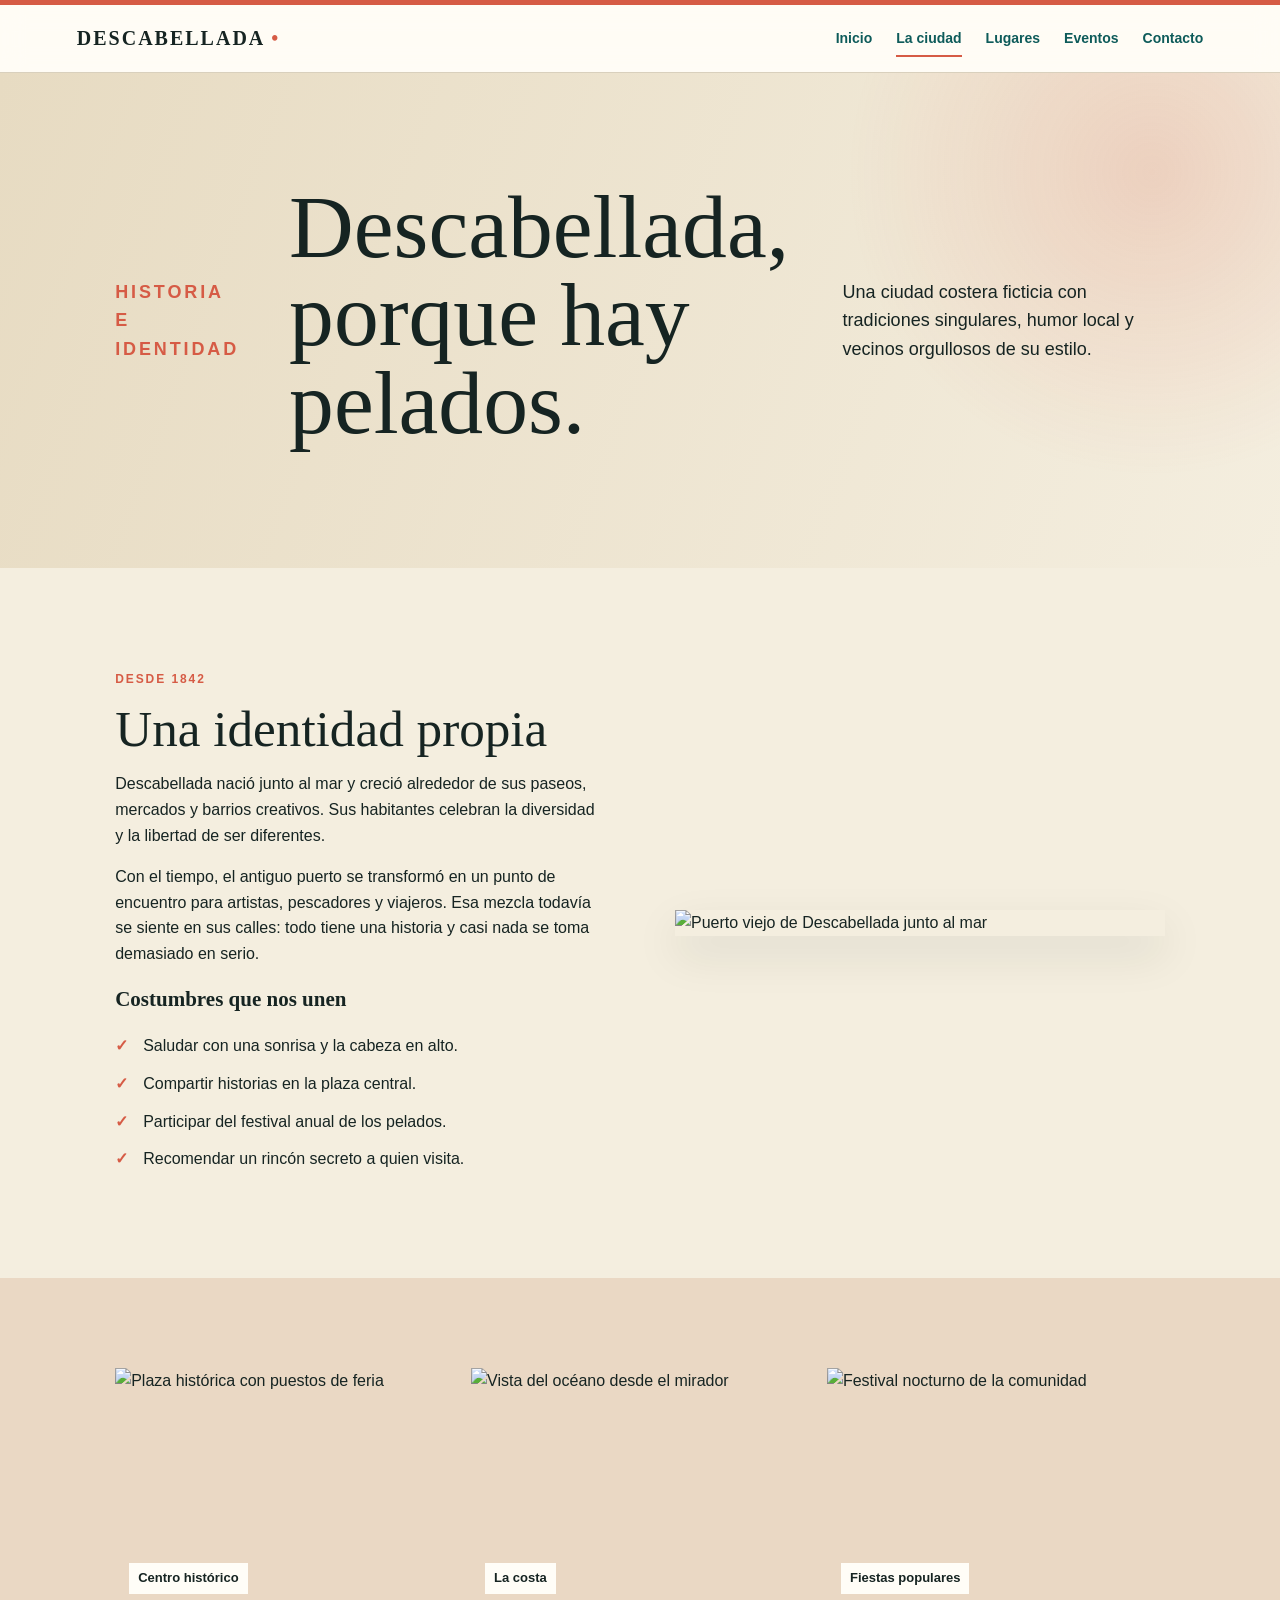
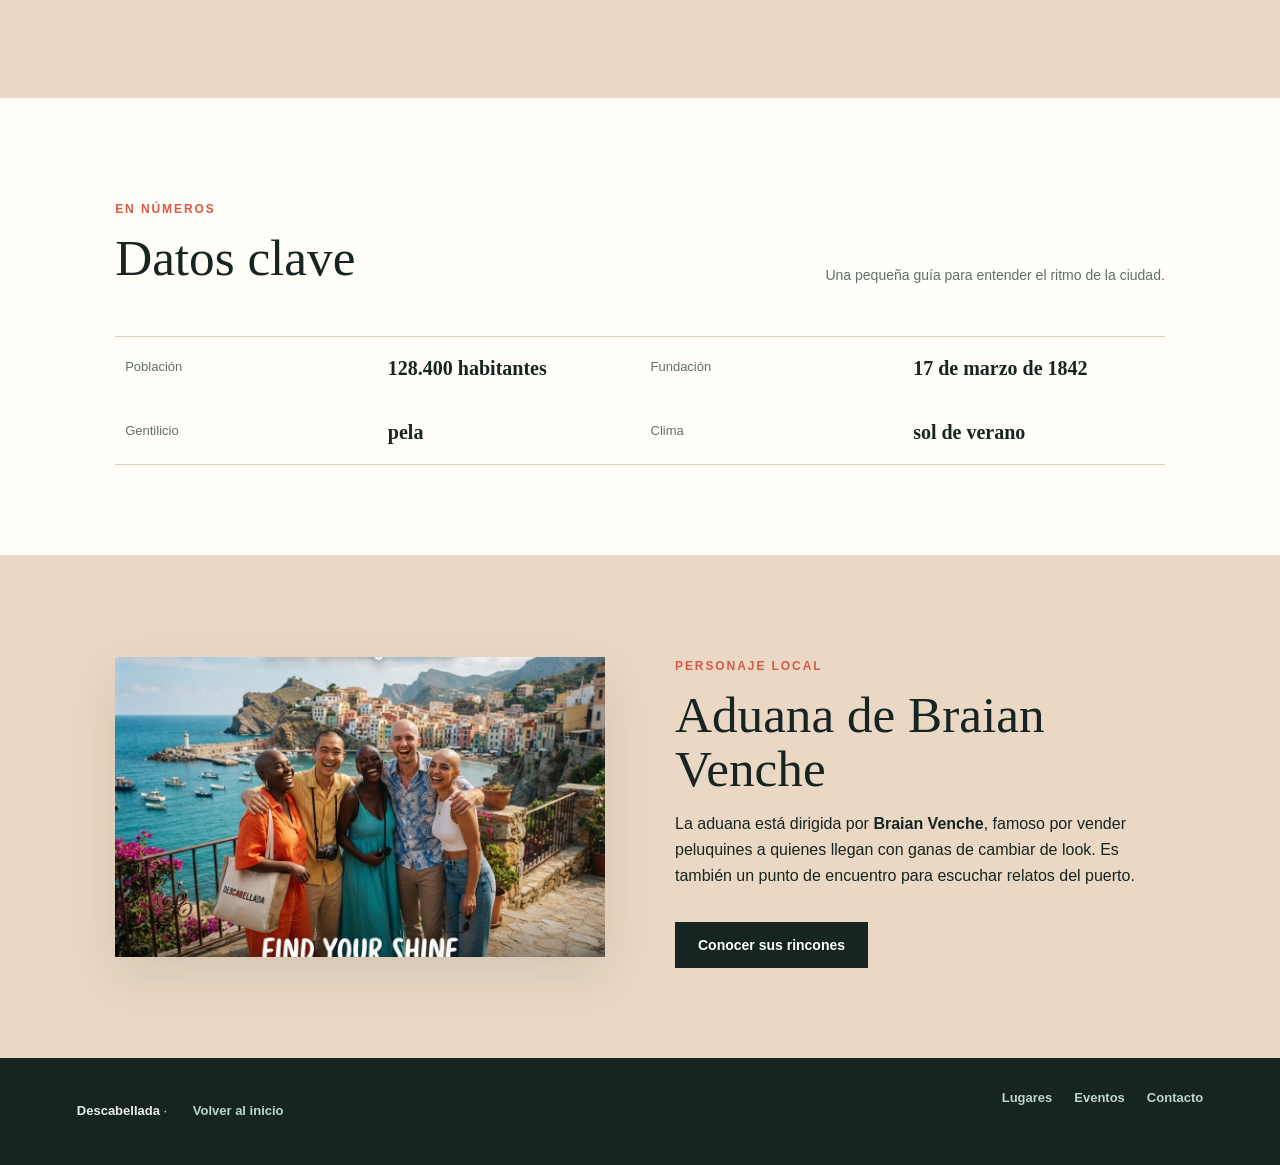
==== commit dfa434d5: "Correct typos in ciudad.html navigation and image source" ====
--- a/Nueva carpeta (4)/ciudad.html
+++ b/Nueva carpeta (4)/ciudad.html
@@ -16,7 +16,7 @@
       <nav aria-label="Navegación principal">
         <a href="index.html">Inicio</a
         ><a class="active" href="ciudad.html">La ciudad</a
-        ><a href="lugares.html">Lugares</a><a href="eventos.html">eventos</a><a href="contacto.html">Contacto</a>
+        ><a href="lugares.html">Lugares</a><a href="eventos.html">Eventos</a><a href="contacto.html">Contacto</a>
       </nav>
     </header>
     <main>
@@ -52,7 +52,7 @@
           </ul>
         </div>
         <img
-          src="./icon-light-32x32.png"
+          src="IMG/puerto.png"
           alt="Puerto viejo de Descabellada junto al mar"
         />
       </section>
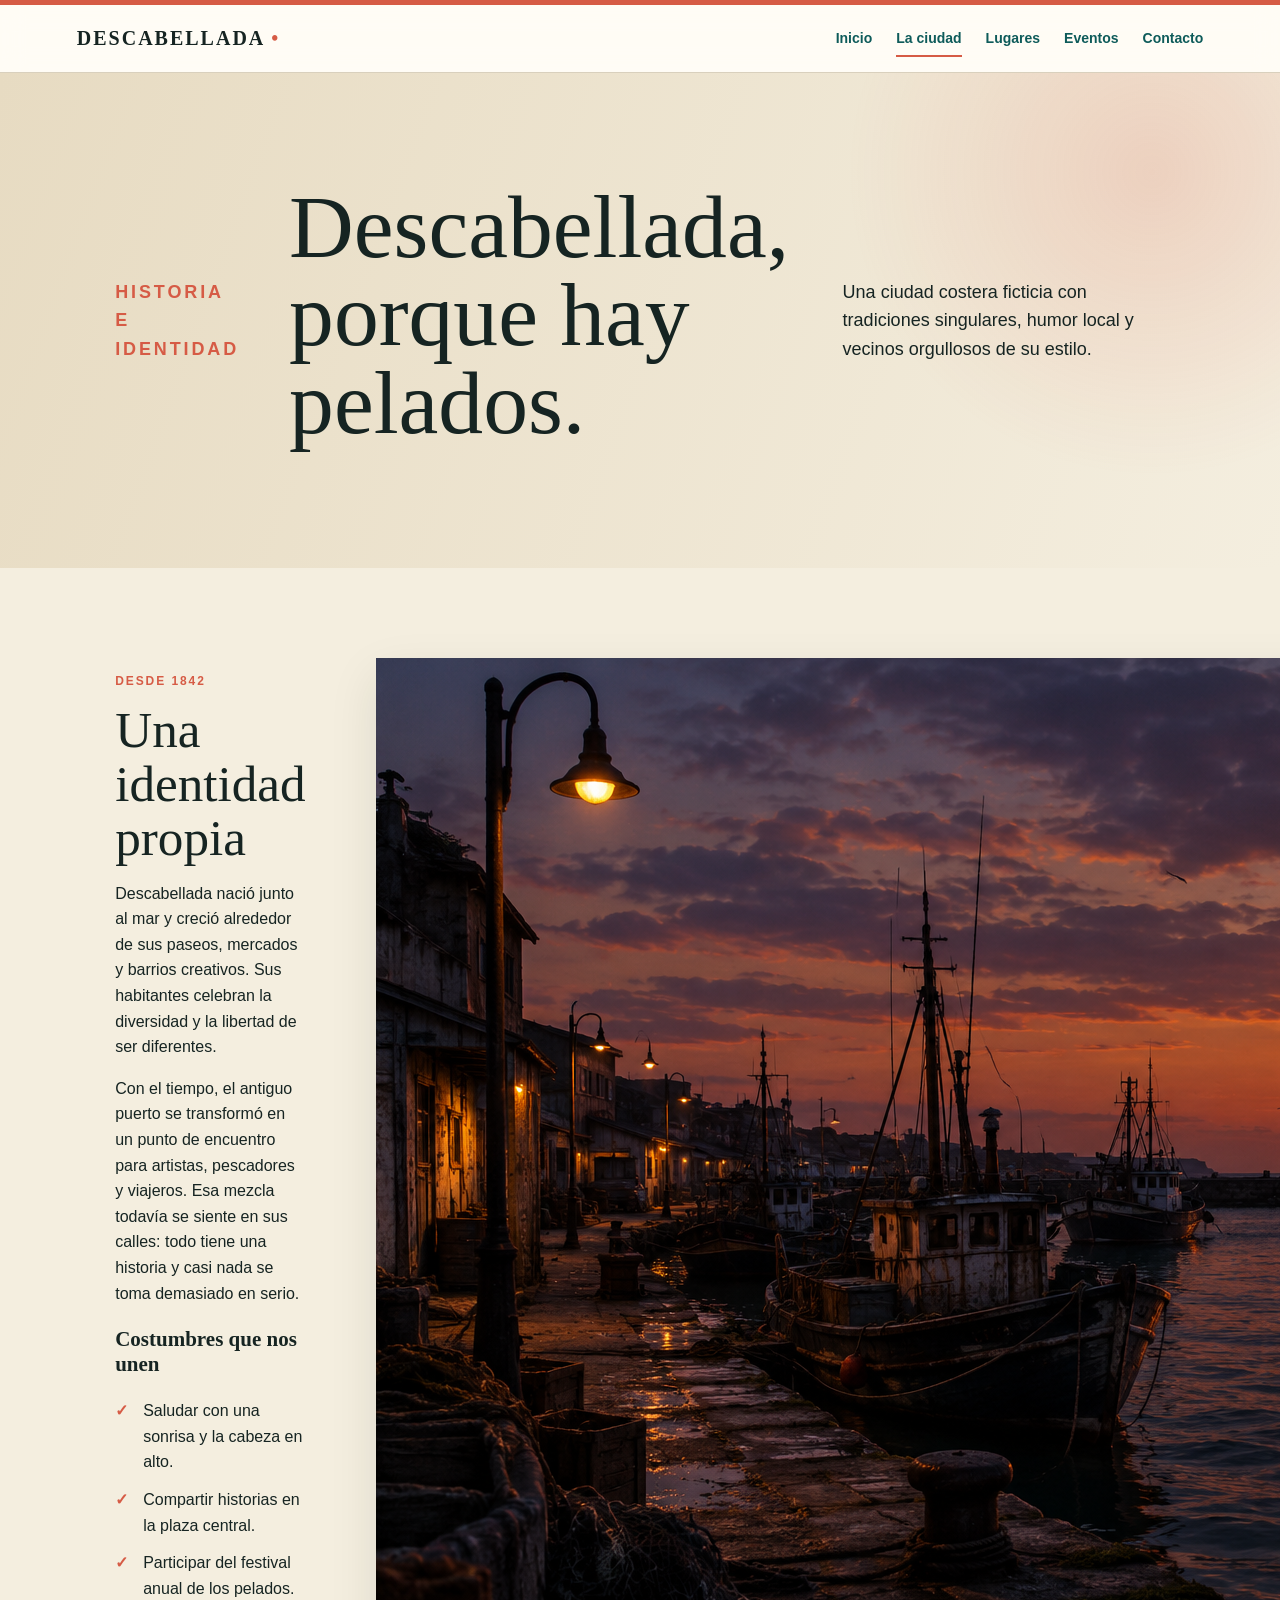
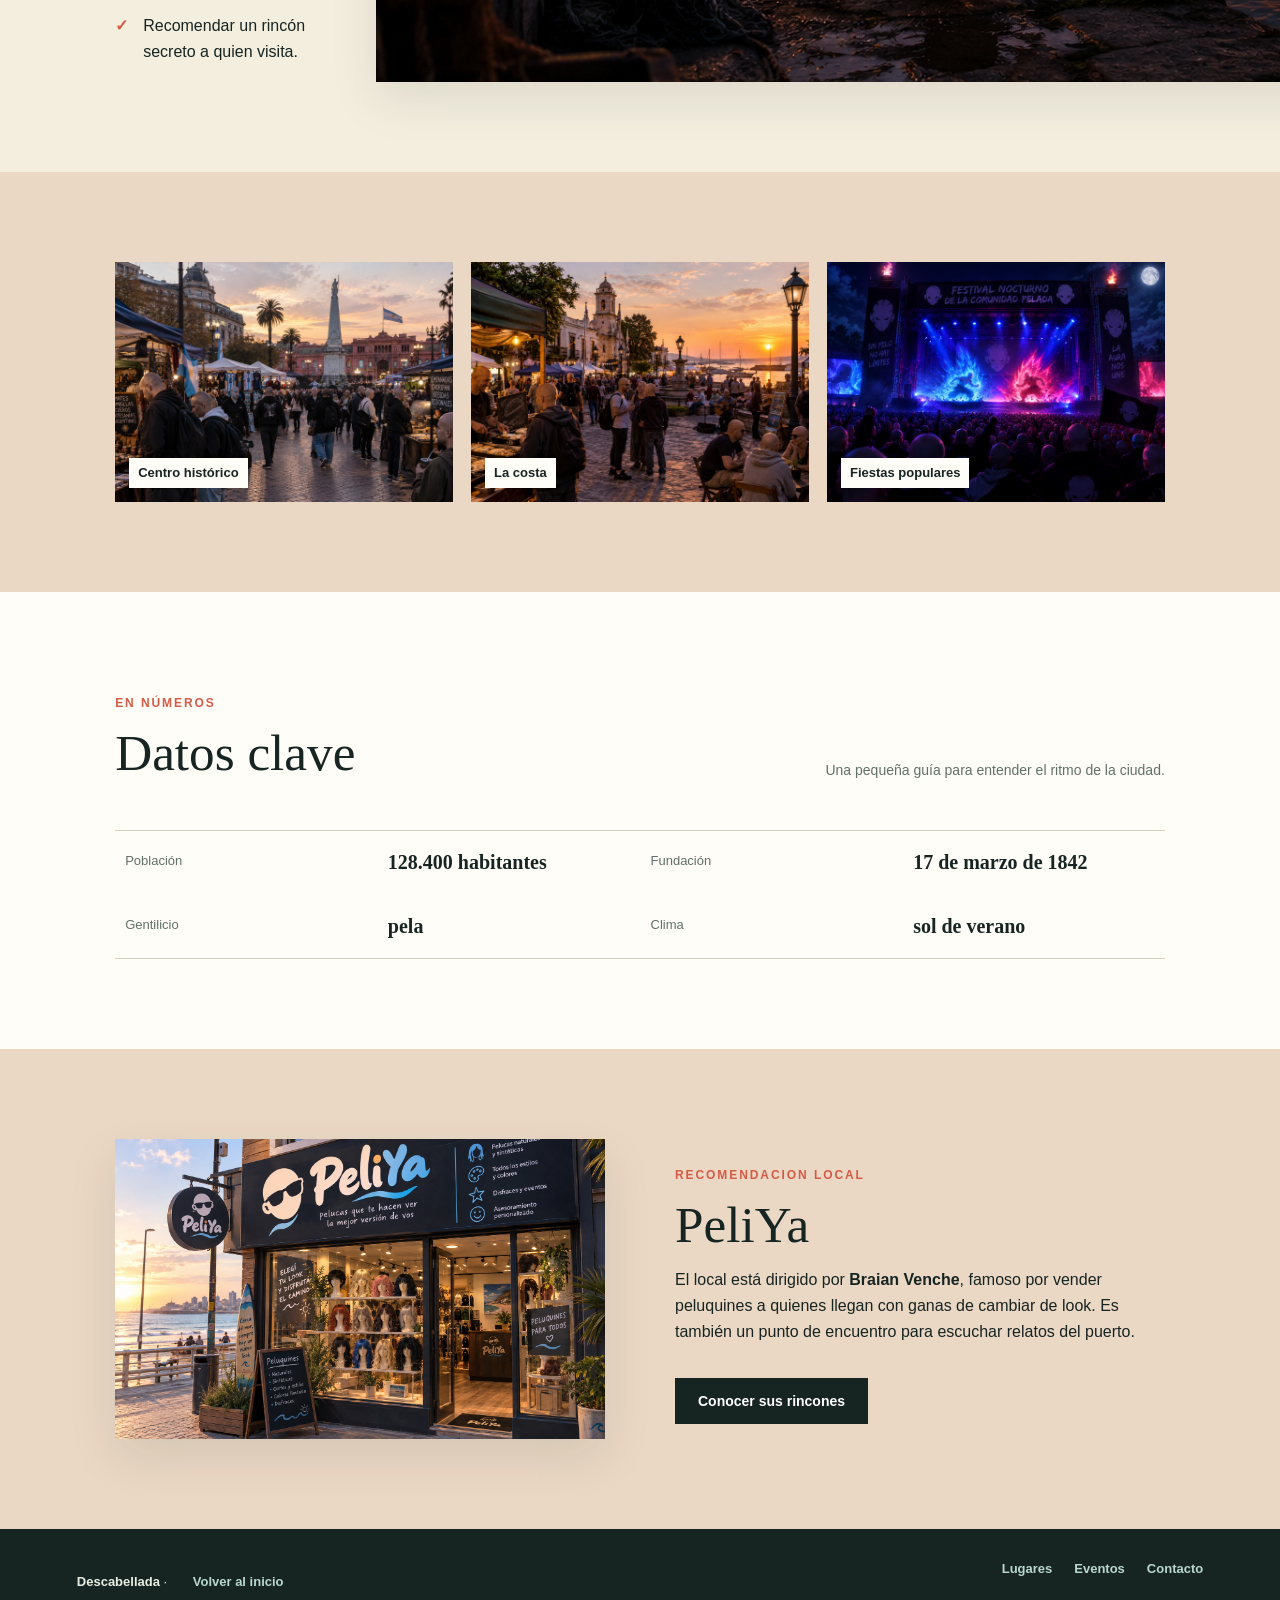
==== commit d53b0489: "tiro por la borda palomita demaiz" ====
--- a/Nueva carpeta (4)/ciudad.html
+++ b/Nueva carpeta (4)/ciudad.html
@@ -52,26 +52,26 @@
           </ul>
         </div>
         <img
-          src="IMG/puerto.png"
+          src="./IMG/puerto-madero.png"
           alt="Puerto viejo de Descabellada junto al mar"
         />
       </section>
       <section class="section gallery-strip">
         <div>
           <img
-            src="IMG/plaza.png"
+            src="./IMG/argentina-pelada.png"
             alt="Plaza histórica con puestos de feria"
           /><span>Centro histórico</span>
         </div>
         <div>
           <img
-            src="IMG/mirador.png"
+            src="./IMG/plaza-pelada.png"
             alt="Vista del océano desde el mirador"
           /><span>La costa</span>
         </div>
         <div>
           <img
-            src="IMG/festival.png"
+            src="./IMG/aura.png"
             alt="Festival nocturno de la comunidad"
           /><span>Fiestas populares</span>
         </div>
@@ -98,12 +98,12 @@
         </dl>
       </section>
       <section class="section callout">
-        <img src="./IMG/pelados-descabellada.png" alt="Feria cultural en Descabellada" />
+        <img src="./IMG/PeliYa.png" alt="Feria cultural en Descabellada" />
         <div>
-          <p class="eyebrow">Personaje local</p>
-          <h2>Aduana de Braian Venche</h2>
+          <p class="eyebrow">Recomendacion local</p>
+          <h2>PeliYa</h2>
           <p>
-            La aduana está dirigida por <strong>Braian Venche</strong>, famoso
+            El local está dirigido por <strong>Braian Venche</strong>, famoso
             por vender peluquines a quienes llegan con ganas de cambiar de look.
             Es también un punto de encuentro para escuchar relatos del puerto.
           </p>
@@ -121,4 +121,4 @@
       </div>
     </footer>
   </body>
-</html>
+</html>
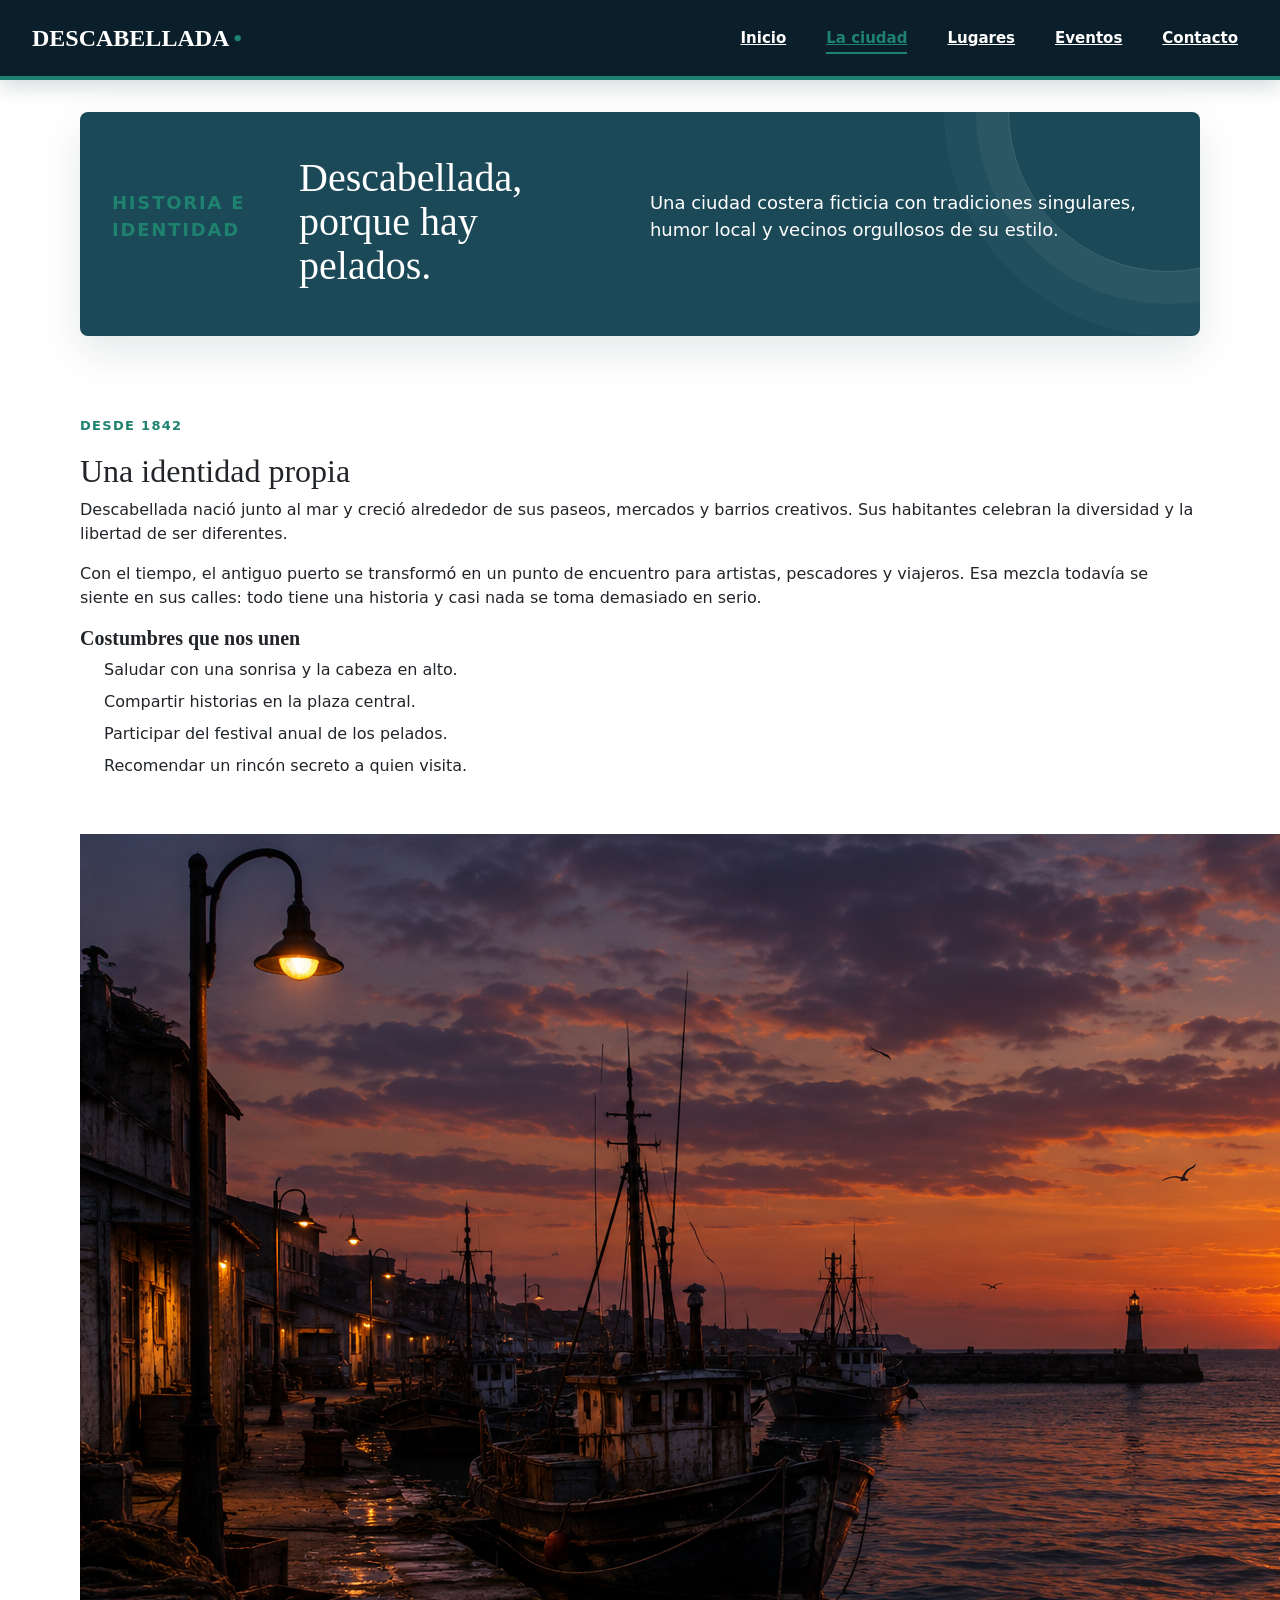
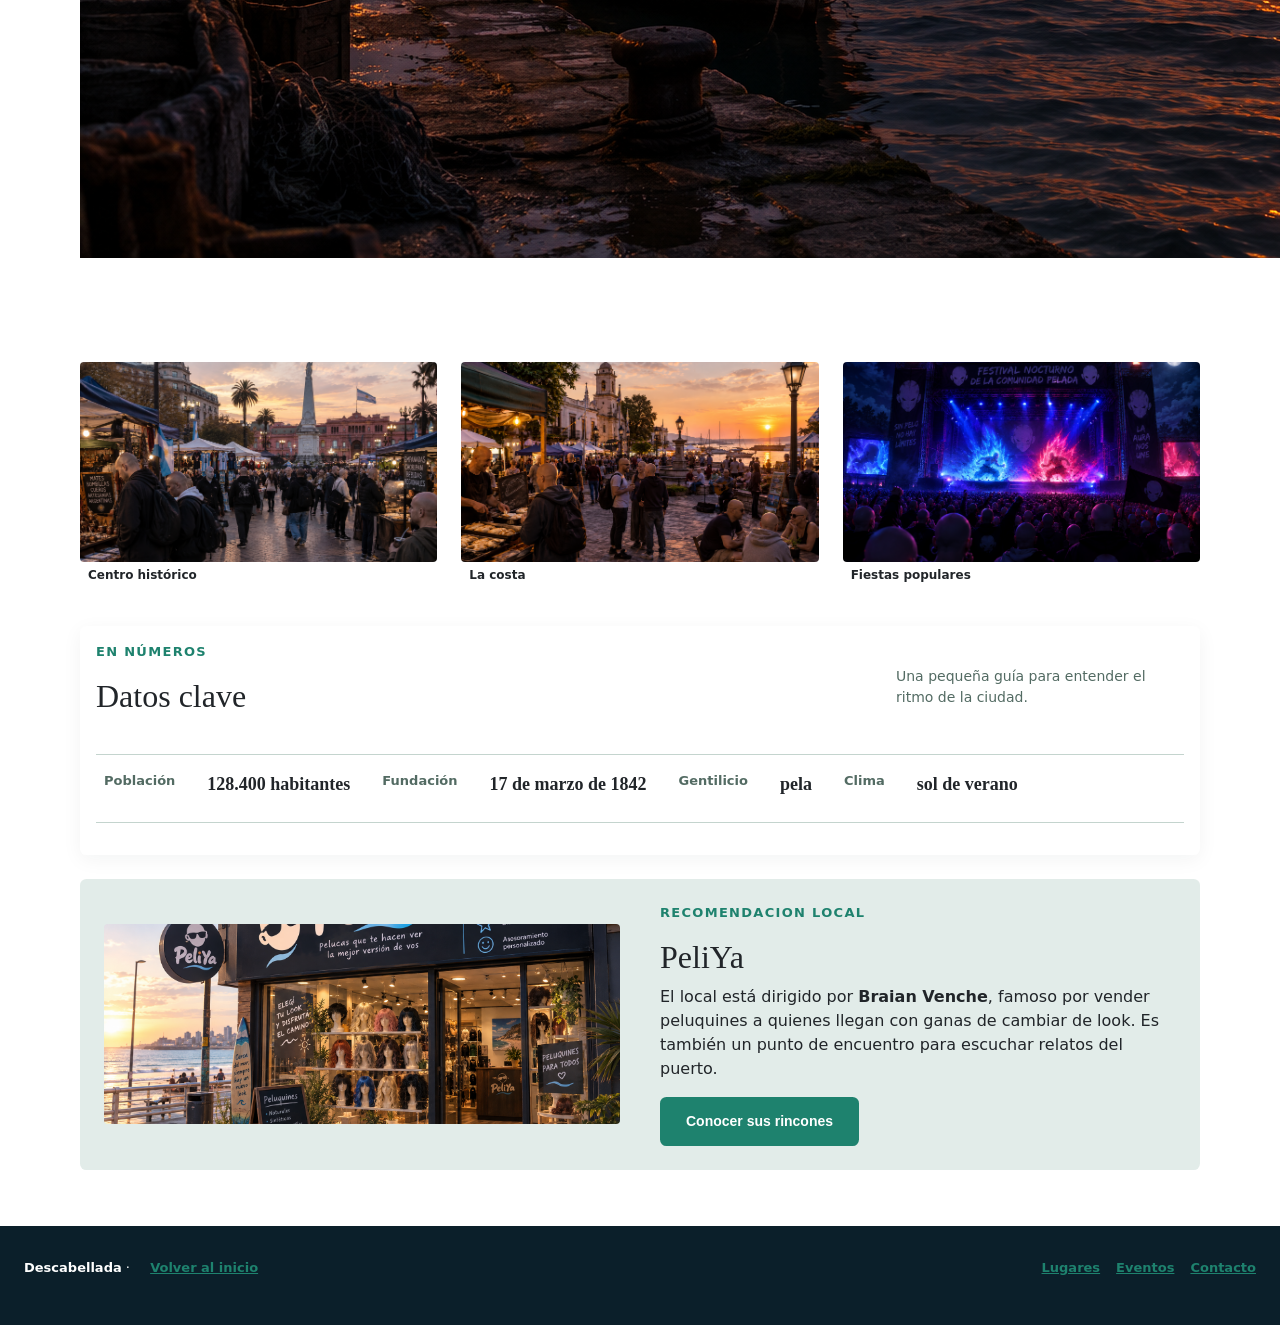
==== commit cc0b11a4: "Add files via upload" ====
--- a/Nueva carpeta (4)/ciudad.html
+++ b/Nueva carpeta (4)/ciudad.html
@@ -9,13 +9,15 @@
     />
     <title>Descabellada | La ciudad</title>
     <link rel="stylesheet" href="./CSS/styles.css" />
+    <link href="https://cdn.jsdelivr.net/npm/bootstrap@5.3.3/dist/css/bootstrap.min.css" rel="stylesheet" integrity="sha384-QWTKZyjpPEjISv5WaRU9OFeRpok6YctnYmDr5pNlyT2bRjXh0JMhjY6hW+ALEwIH" crossorigin="anonymous" />
+    <link rel="stylesheet" href="./CSS/bootstrap-overrides.css" />
   </head>
   <body>
     <header>
       <a class="brand" href="index.html">DESCABELLADA<span>•</span></a>
       <nav aria-label="Navegación principal">
         <a href="index.html">Inicio</a
-        ><a class="active" href="ciudad.html">La ciudad</a
+        ><a class="active" aria-current="page" href="ciudad.html">La ciudad</a
         ><a href="lugares.html">Lugares</a><a href="eventos.html">Eventos</a><a href="contacto.html">Contacto</a>
       </nav>
     </header>
@@ -120,5 +122,7 @@
 <a href="lugares.html">Lugares</a><a href="eventos.html">Eventos</a><a href="contacto.html">Contacto</a>
       </div>
     </footer>
+      <script src="https://cdn.jsdelivr.net/npm/bootstrap@5.3.3/dist/js/bootstrap.bundle.min.js" integrity="sha384-YvpcrYf0tY3lHB60NNkmXc5s9fDVZLESaAA55NDzOxhy9GkcIdslK1eN7N6jIeHz" crossorigin="anonymous"></script>
+    <script src="./JS/script.js"></script>
   </body>
 </html>
--- a/Nueva carpeta (4)/CSS/styles.css
+++ b/Nueva carpeta (4)/CSS/styles.css
@@ -1,225 +1,254 @@
+/* 
+  PALETA DE COLORES
+    */
 :root {
-  --ink: #162422;
-  --sea: #0e5b5a;
-  --coral: #d65b45;
-  --sand: #f4eedf;
-  --paper: #fffdf7;
-  --line: #d9d0bd;
-  --muted: #61706a;
-  --shadow: 0 1.125rem 2.8125rem rgba(22, 36, 34, 0.1);
-}
+  
+  --color-primario: #0b1f2a;
+  --color-secundario: #1b4958;
+  --color-acento: #1e826e;
+  --color-fondo: #f2f5f3;
+  --color-tarjeta: #ffffff;
+  --color-borde: #c4d4ce;
+  --color-texto: #1a2421;
+  --color-texto-claro: #ffffff;
+  --color-muted: #536b63;
+
+  
+  --fuente-principal: 'Inter', Arial, sans-serif;
+  --fuente-titulos: 'Lora', Georgia, serif;
+}
+
+/* 
+   RESET 
+  */
 * {
   box-sizing: border-box;
-}
+  margin: 0;
+  padding: 0;
+}
+
 html {
-  scroll-behavior: smooth;
-  font-size: 16px;
-}
+  font-size: 100%;
+}
+
 body {
-  margin: 0;
-  background: var(--sand);
-  color: var(--ink);
-  font-family: Arial, sans-serif;
+  background-color: var(--color-fondo);
+  color: var(--color-texto);
+  font-family: var(--fuente-principal);
   line-height: 1.6;
 }
-body:before {
-  content: "";
-  display: block;
-  height: 0.3125rem;
-  background: var(--coral);
-}
+
+a {
+  color: var(--color-acento);
+  font-weight: 700;
+  text-decoration: none;
+}
+
+/* 
+   ENCABEZADO Y NAVEGACIÓN (Flexbox)
+*/
 header {
+  background-color: var(--color-primario);
+  padding: 1.25rem 2rem;
+  border-bottom: 0.25rem solid var(--color-acento);
+
   display: flex;
   justify-content: space-between;
   align-items: center;
   gap: 1.5rem;
-  padding: 1.375rem 6%;
-  border-bottom: 0.0625rem solid var(--line);
-  background: rgba(255, 253, 247, 0.94);
-  position: sticky;
-  top: 0;
-  z-index: 5;
-  backdrop-filter: blur(0.75rem);
-}
+}
+
 .brand {
-  color: var(--ink);
-  font:
-    700 1.25rem Georgia,
-    serif;
-  letter-spacing: 0.1em;
+  color: var(--color-texto-claro);
+  font-family: var(--fuente-titulos);
+  font-size: 1.5rem;
+  font-weight: 700;
   text-decoration: none;
 }
+
 .brand span {
-  color: var(--coral);
-  margin-left: 0.375rem;
-}
+  color: var(--color-acento);
+  margin-left: 0.25rem;
+}
+
 nav {
   display: flex;
   flex-wrap: wrap;
-  gap: 1.5rem;
-}
-nav a,
-footer a,
-a {
-  color: var(--sea);
-  font-weight: 700;
-  text-decoration: none;
-}
+  gap: 1.25rem;
+}
+
 nav a {
-  font-size: 0.875rem;
-  position: relative;
-}
-nav a:after {
-  content: "";
-  height: 0.125rem;
-  background: var(--coral);
-  position: absolute;
-  left: 0;
-  right: 100%;
-  bottom: -0.4375rem;
-  transition: right 0.2s;
-}
-nav a:hover:after,
-nav a.active:after {
-  right: 0;
-}
+  color: var(--color-texto-claro);
+  font-size: 0.9375rem;
+  padding: 0.3125rem 0.625rem;
+}
+
+nav a:hover {
+  color: var(--color-acento);
+  text-decoration: underline;
+}
+
 main {
-  max-width: 80rem;
-  margin: auto;
-}
+  max-width: 72rem; /* 1152px */
+  margin: 0 auto;
+  padding: 2rem 1rem;
+}
+
+
 .hero {
+  background-color: var(--color-secundario);
+  color: var(--color-texto-claro);
+  padding: 3.5rem 2rem;
+  margin-bottom: 2.5rem;
+
   display: flex;
   align-items: center;
   justify-content: space-between;
-  gap: 3.125rem;
-  min-height: 31.25rem;
-  padding: 6.25rem 9%;
-  background:
-    radial-gradient(
-      circle at 90% 20%,
-      rgba(214, 91, 69, 0.18),
-      transparent 25%
-    ),
-    linear-gradient(110deg, #e7dbc2, #f4eedf);
-}
+  gap: 2rem;
+}
+
 .hero.compact {
-  min-height: 21.875rem;
-}
+  padding: 2rem;
+}
+
 .hero-copy {
-  max-width: 47.5rem;
-}
+  max-width: 40rem;
+}
+
 .eyebrow {
-  color: var(--coral);
-  font-size: 0.75rem;
-  font-weight: 800;
-  letter-spacing: 0.16em;
+  color: var(--color-acento);
+  font-size: 0.8125rem;
+  font-weight: 700;
+  letter-spacing: 0.1em;
   text-transform: uppercase;
 }
+
 .hero h1 {
-  max-width: 48.75rem;
-  margin: 0.625rem 0 1.375rem;
-  font:
-    400 clamp(2.875rem, 7vw, 5.75rem)/0.98 Georgia,
-    serif;
-}
+  font-family: var(--fuente-titulos);
+  font-size: 2.5rem;
+  font-weight: 400;
+  margin: 0.75rem 0 1rem;
+  line-height: 1.1;
+}
+
 .hero p {
-  max-width: 42.5rem;
   font-size: 1.125rem;
 }
+
 .hero-actions {
+  margin-top: 1.5rem;
+
   display: flex;
   align-items: center;
-  gap: 1.5rem;
-  margin-top: 1.5625rem;
-}
+  gap: 1rem;
+}
+
+/* BOTONES */
 .button {
   display: inline-block;
-  margin-top: 1.125rem;
-  padding: 0.875rem 1.375rem;
-  background: var(--ink);
-  color: #fff;
-  border: 0.0625rem solid var(--ink);
-  font:
-    700 0.875rem Arial,
-    sans-serif;
+  padding: 0.75rem 1.5rem;
+  background-color: var(--color-acento);
+  color: var(--color-texto-claro);
+  border: 0.125rem solid var(--color-acento);
+  font-family: var(--fuente-principal);
+  font-size: 0.875rem;
+  font-weight: 700;
   text-decoration: none;
   cursor: pointer;
-  transition:
-    transform 0.2s,
-    background 0.2s;
-}
+}
+
 .button:hover {
-  background: var(--sea);
-  transform: translateY(-0.125rem);
-}
+  background-color: var(--color-primario);
+  border-color: var(--color-primario);
+}
+
 .text-link {
   font-size: 0.875rem;
 }
+
 .hero-stamp {
-  width: 8.75rem;
-  height: 8.75rem;
+  width: 8rem;
+  height: 8rem;
+  border: 0.125rem solid var(--color-acento);
+  border-radius: 50%;
+  color: var(--color-texto-claro);
+  padding: 1rem;
+
   display: flex;
   flex-direction: column;
   align-items: center;
   justify-content: center;
-  border: 0.0625rem solid var(--coral);
-  border-radius: 50%;
-  color: var(--coral);
-  transform: rotate(8deg);
   flex: none;
 }
+
 .hero-stamp strong {
-  font:
-    700 2.375rem Georgia,
-    serif;
-}
+  font-family: var(--fuente-titulos);
+  font-size: 2rem;
+}
+
 .hero-stamp span {
   text-align: center;
   font-size: 0.75rem;
-  line-height: 1.2;
-}
+}
+
+/* 
+   SECCIONES Y CONTENIDO GENERAL
+*/
 .section {
-  padding: 5.625rem 9%;
-}
+  padding: 2.5rem 0;
+}
+
 .section-heading {
-  display: flex;
-  align-items: end;
+  margin-bottom: 1.875rem;
+
+  display: flex;
+  align-items: flex-end;
   justify-content: space-between;
-  gap: 2.5rem;
-  margin-bottom: 2.1875rem;
-}
+  gap: 1.5rem;
+}
+
 .section h2 {
-  margin: 0.5rem 0 1rem;
-  font:
-    400 clamp(2rem, 4vw, 3.375rem)/1.05 Georgia,
-    serif;
-}
+  font-family: var(--fuente-titulos);
+  font-size: 2rem;
+  font-weight: 400;
+  margin-bottom: 0.5rem;
+}
+
 .section h3 {
-  font:
-    700 1.3125rem Georgia,
-    serif;
-}
-.section p {
-  max-width: 42.5rem;
-}
+  font-family: var(--fuente-titulos);
+  font-size: 1.25rem;
+  font-weight: 700;
+}
+
 .section-note {
-  max-width: 20rem;
-  color: var(--muted);
-  font-size: 0.875rem;
-}
-.grid {
-  display: grid;
-  gap: 1.625rem;
-}
+  max-width: 18rem;
+  color: var(--color-muted);
+  font-size: 0.875rem;
+}
+
+/* 
+   GRILLAS DE TARJETAS Y CONTENEDORES 
+  */
+.grid,
 .feature-grid,
-.places-grid {
-  grid-template-columns: repeat(3, 1fr);
-}
+.places-grid,
+.faq-grid,
+.gallery-strip,
+.form-grid {
+  display: flex;
+  flex-wrap: wrap;
+  gap: 1.5rem;
+}
+
 article {
-  background: var(--paper);
-  padding: 1.375rem;
-  box-shadow: var(--shadow);
-}
+  background-color: var(--color-tarjeta);
+  padding: 1.25rem;
+  border: 0.0625rem solid var(--color-borde);
+  border-top: 0.25rem solid var(--color-acento); 
+
+  flex: 1 1 16rem; 
+}
+
 article img,
 .photo-story img,
 .callout img,
@@ -227,375 +256,264 @@
 .gallery-strip img {
   display: block;
   width: 100%;
-  height: 13.75rem;
-  object-fit: cover;
-}
+  height: 12.5rem;
+}
+
 article img {
-  margin: 1rem 0 1.25rem;
-}
+  margin: 1rem 0;
+}
+
 .card-number {
-  color: var(--coral);
+  color: var(--color-acento);
   font-size: 0.75rem;
   font-weight: 800;
-  letter-spacing: 0.1em;
-}
+}
+
 .card-link {
   display: inline-block;
-  margin-top: 0.625rem;
-  font-size: 0.875rem;
-}
+  margin-top: 0.75rem;
+  font-size: 0.875rem;
+}
+
 .tag {
   display: inline-block;
-  margin-top: 0.625rem;
-  padding: 0.3125rem 0.625rem;
-  border: 0.0625rem solid var(--line);
-  color: var(--sea);
+  margin-top: 0.5rem;
+  padding: 0.25rem 0.5rem;
+  border: 0.0625rem solid var(--color-borde);
+  color: var(--color-secundario);
   font-size: 0.75rem;
   font-weight: 700;
 }
+
+/* SECCIÓN DE CITAS */
 .quote-section {
-  background: var(--sea);
-  color: var(--paper);
+  background-color: var(--color-secundario);
+  color: var(--color-texto-claro);
+  padding: 3rem 1.5rem;
   text-align: center;
-}
-.quote-section .eyebrow {
-  color: #f5b09e;
-}
+  margin: 2rem 0;
+}
+
 .quote-section blockquote {
-  max-width: 50rem;
-  margin: 0.9375rem auto;
-  font:
-    400 clamp(1.6875rem, 4vw, 3rem)/1.15 Georgia,
-    serif;
-}
+  max-width: 45rem;
+  margin: 1rem auto;
+  font-family: var(--fuente-titulos);
+  font-size: 1.75rem;
+}
+
 .quote-author {
-  color: #d7e2d9;
-  font-size: 0.875rem;
-}
+  color: var(--color-acento);
+  font-size: 0.875rem;
+}
+
+/* DISPOSICIÓN DE DOS COLUMNAS */
 .two-col,
 .photo-story,
 .mini-gallery,
-.callout {
-  display: grid;
-  grid-template-columns: 1fr 1fr;
+.callout,
+.contact {
+  display: flex;
+  flex-wrap: wrap;
   align-items: center;
-  gap: 4.375rem;
-}
-.two-col img,
-.callout img {
-  box-shadow: var(--shadow);
-}
+  gap: 2.5rem;
+  margin: 1.5rem 0;
+}
+
+.two-col > *,
+.photo-story > *,
+.mini-gallery > *,
+.callout > *,
+.contact > * {
+  flex: 1 1 18rem;
+}
+
+/* LISTAS */
 .check-list {
+  list-style: none;
   padding: 0;
-  list-style: none;
-}
+}
+
 .check-list li {
-  margin: 0.75rem 0;
-  padding-left: 1.75rem;
-  position: relative;
-}
-.check-list li:before {
-  content: "✓";
-  position: absolute;
-  left: 0;
-  color: var(--coral);
-  font-weight: bold;
-}
+  margin: 0.5rem 0;
+  padding-left: 1.5rem;
+}
+
 .facts {
-  background: var(--paper);
-}
+  background-color: var(--color-tarjeta);
+  padding: 1rem;
+}
+
 .facts dl {
-  display: grid;
-  grid-template-columns: repeat(4, 1fr);
-  gap: 0.0625rem;
-  margin: 0;
-  border-top: 0.0625rem solid var(--line);
-  border-bottom: 0.0625rem solid var(--line);
-}
+  border-top: 0.0625rem solid var(--color-borde);
+  border-bottom: 0.0625rem solid var(--color-borde);
+
+  display: flex;
+  flex-wrap: wrap;
+  gap: 1rem;
+}
+
 .facts dt,
 .facts dd {
-  margin: 0;
-  padding: 1.25rem 0.625rem;
-}
+  padding: 1rem 0.5rem;
+}
+
 .facts dt {
-  color: var(--muted);
+  color: var(--color-muted);
   font-size: 0.8125rem;
 }
+
 .facts dd {
-  font:
-    700 1.25rem Georgia,
-    serif;
-}
+  font-family: var(--fuente-titulos);
+  font-size: 1.125rem;
+  font-weight: 700;
+}
+
 .callout {
-  background: #ead8c4;
-}
-.callout img {
-  height: 18.75rem;
-}
-.photo-story {
-  background: var(--paper);
-}
-.photo-story-main img {
-  height: 22.5rem;
-}
-.gallery-strip {
-  display: grid;
-  grid-template-columns: repeat(3, 1fr);
-  gap: 1.125rem;
-  background: #ead8c4;
-}
+  background-color: #e2ece9;
+  padding: 1.5rem;
+}
+
 .gallery-strip div {
-  position: relative;
-}
-.gallery-strip img {
-  height: 15rem;
-}
+  flex: 1 1 12rem;
+}
+
 .gallery-strip span {
-  position: absolute;
-  bottom: 0.875rem;
-  left: 0.875rem;
-  padding: 0.3125rem 0.5625rem;
-  background: var(--paper);
-  font-weight: 700;
-  font-size: 0.8125rem;
-}
-.mini-gallery {
-  background: var(--paper);
-}
-.mini-gallery img {
-  height: 18.75rem;
-}
+  background-color: var(--color-tarjeta);
+  padding: 0.25rem 0.5rem;
+  font-size: 0.75rem;
+  font-weight: 700;
+}
+
 .visit-tip {
+  background-color: var(--color-acento);
+  color: var(--color-texto-claro);
+  padding: 2rem;
+
   display: flex;
   align-items: center;
   justify-content: space-between;
-  gap: 1.875rem;
-  background: var(--coral);
-  color: #fff;
-}
-.visit-tip .eyebrow {
-  color: #ffe0d5;
-}
-.visit-tip h2 {
-  margin-bottom: 0.5rem;
-}
-.visit-tip p {
-  max-width: 37.5rem;
-}
+  gap: 1.5rem;
+}
+
 .visit-tip .button {
-  background: var(--paper);
-  border-color: var(--paper);
-  color: var(--ink);
-}
-.contact {
-  display: grid;
-  grid-template-columns: 1fr 1fr;
-  gap: 3.75rem;
-  align-items: center;
-}
-.contact > img {
-  width: 100%;
-  height: 27.5rem;
-  object-fit: cover;
-  box-shadow: var(--shadow);
-}
-.contact-card {
-  padding: 2.25rem;
-  background: var(--paper);
-  box-shadow: var(--shadow);
-}
+  background-color: var(--color-primario);
+  border-color: var(--color-primario);
+}
+
+/* 
+   FORMULARIOS Y CONTACTO
+*/
+.contact-card,
+.aura-form {
+  background-color: var(--color-tarjeta);
+  padding: 2rem;
+  border: 0.0625rem solid var(--color-borde);
+}
+
 address {
-  margin: 1.5625rem 0;
+  margin: 1rem 0;
   font-style: normal;
 }
-.contact-list {
-  border-top: 0.0625rem solid var(--line);
-  margin-top: 1.5625rem;
-}
+
 .contact-list p {
+  padding: 0.75rem 0;
+  border-bottom: 0.0625rem solid var(--color-borde);
+  font-size: 0.875rem;
+
   display: flex;
   justify-content: space-between;
-  gap: 1.25rem;
-  padding: 0.8125rem 0;
-  margin: 0;
-  border-bottom: 0.0625rem solid var(--line);
-  font-size: 0.875rem;
-}
+  gap: 1rem;
+}
+
 .contact-list strong {
-  color: var(--muted);
-}
+  color: var(--color-muted);
+}
+
 .aura-section {
-  background: #ead8c4;
-}
-.aura-form {
-  max-width: 56.25rem;
-  padding: 1.875rem;
-  background: var(--paper);
-  box-shadow: var(--shadow);
-}
-.form-grid {
-  display: grid;
-  grid-template-columns: 1fr 1fr;
-  gap: 1.25rem;
-}
+  background-color: #e2ece9;
+  padding: 2rem 1rem;
+}
+
+.form-grid > label {
+  flex: 1 1 15rem;
+}
+
 .aura-form label {
   display: block;
-  margin-bottom: 1.25rem;
-  color: var(--ink);
-  font-weight: 700;
-  font-size: 0.875rem;
-}
+  margin-bottom: 1rem;
+  color: var(--color-texto);
+  font-weight: 700;
+  font-size: 0.875rem;
+}
+
 .aura-form input,
 .aura-form select,
 .aura-form textarea {
   display: block;
   width: 100%;
   margin-top: 0.5rem;
-  padding: 0.8125rem;
-  border: 0.0625rem solid var(--line);
-  background: #fff;
-  color: var(--ink);
-  font:
-    400 0.9375rem Arial,
-    sans-serif;
-}
-.aura-form textarea {
-  resize: vertical;
-}
+  padding: 0.75rem;
+  border: 0.0625rem solid var(--color-borde);
+  background-color: #ffffff;
+  color: var(--color-texto);
+  font-family: var(--fuente-principal);
+  font-size: 0.875rem;
+}
+
 .aura-form input:focus,
 .aura-form select:focus,
 .aura-form textarea:focus {
-  outline: 0.125rem solid var(--coral);
-  outline-offset: 0.125rem;
-}
+  border-color: var(--color-acento);
+}
+
 .check-field {
-  display: flex !important;
+  font-weight: 400;
+
+  display: flex;
   align-items: flex-start;
-  gap: 0.625rem;
-  font-weight: 400 !important;
-}
+  gap: 0.5rem;
+}
+
 .check-field input {
   width: auto;
-  margin: 0.25rem 0 0;
-}
-.check-field span {
-  max-width: 37.5rem;
-}
-.faq {
-  background: var(--paper);
-}
-.faq-grid {
-  display: grid;
-  grid-template-columns: repeat(3, 1fr);
-  gap: 1.5rem;
-}
+  margin-top: 0.25rem;
+}
+
+/* PREGUNTAS FRECUENTES */
 .faq-grid div {
-  border-top: 0.125rem solid var(--coral);
+  flex: 1 1 14rem;
+  border-top: 0.1875rem solid var(--color-acento);
   padding-top: 0.75rem;
 }
+
 .faq-grid h3 {
   font-size: 1.125rem;
 }
+
 .faq-grid p {
-  color: var(--muted);
-  font-size: 0.875rem;
-}
+  color: var(--color-muted);
+  font-size: 0.875rem;
+}
+
+/* 
+   PIE DE PÁGINA
+ */
 footer {
+  background-color: var(--color-primario);
+  color: var(--color-texto-claro);
+  padding: 2rem 1.5rem;
+  font-size: 0.8125rem;
+
   display: flex;
   justify-content: space-between;
   gap: 1.5rem;
-  padding: 1.875rem 6%;
-  background: var(--ink);
-  color: #e9eee5;
-  font-size: 0.8125rem;
-}
+}
+
 footer a {
-  margin-left: 1.375rem;
-  color: #b8d8cc;
-}
-@media (max-width: 50rem) {
-  header {
-    align-items: flex-start;
-    flex-direction: column;
-    padding: 1.125rem 6%;
-  }
-  nav {
-    gap: 0.8125rem;
-  }
-  .hero {
-    min-height: 32.5rem;
-    padding: 4.375rem 7%;
-    align-items: flex-start;
-    flex-direction: column;
-  }
-  .hero.compact {
-    min-height: 20.625rem;
-  }
-  .hero-stamp {
-    align-self: flex-end;
-  }
-  .section {
-    padding: 4.0625rem 7%;
-  }
-  .section-heading {
-    display: block;
-  }
-  .feature-grid,
-  .places-grid,
-  .facts dl,
-  .gallery-strip,
-  .faq-grid {
-    grid-template-columns: 1fr;
-  }
-  .two-col,
-  .photo-story,
-  .mini-gallery,
-  .callout,
-  .contact {
-    grid-template-columns: 1fr;
-    gap: 1.875rem;
-  }
-  .two-col img,
-  .contact > img {
-    order: -1;
-  }
-  .photo-story-main img,
-  .callout img,
-  .contact > img {
-    height: 16.875rem;
-  }
-  .visit-tip {
-    display: block;
-  }
-  .form-grid {
-    grid-template-columns: 1fr;
-  }
-  footer {
-    flex-direction: column;
-  }
-  footer div {
-    display: flex;
-    gap: 1.125rem;
-  }
-  footer a {
-    margin-left: 0;
-  }
-}
-@media (max-width: 30rem) {
-  .hero h1 {
-    font-size: 3rem;
-  }
-  .hero-actions {
-    align-items: flex-start;
-    flex-direction: column;
-    gap: 0.25rem;
-  }
-  .section h2 {
-    font-size: 2.25rem;
-  }
-  .contact-list p {
-    align-items: flex-start;
-    flex-direction: column;
-    gap: 0.125rem;
-  }
-}
+  color: var(--color-acento);
+  margin-left: 1rem;
+}
+
+footer a:hover {
+  text-decoration: underline;
+}
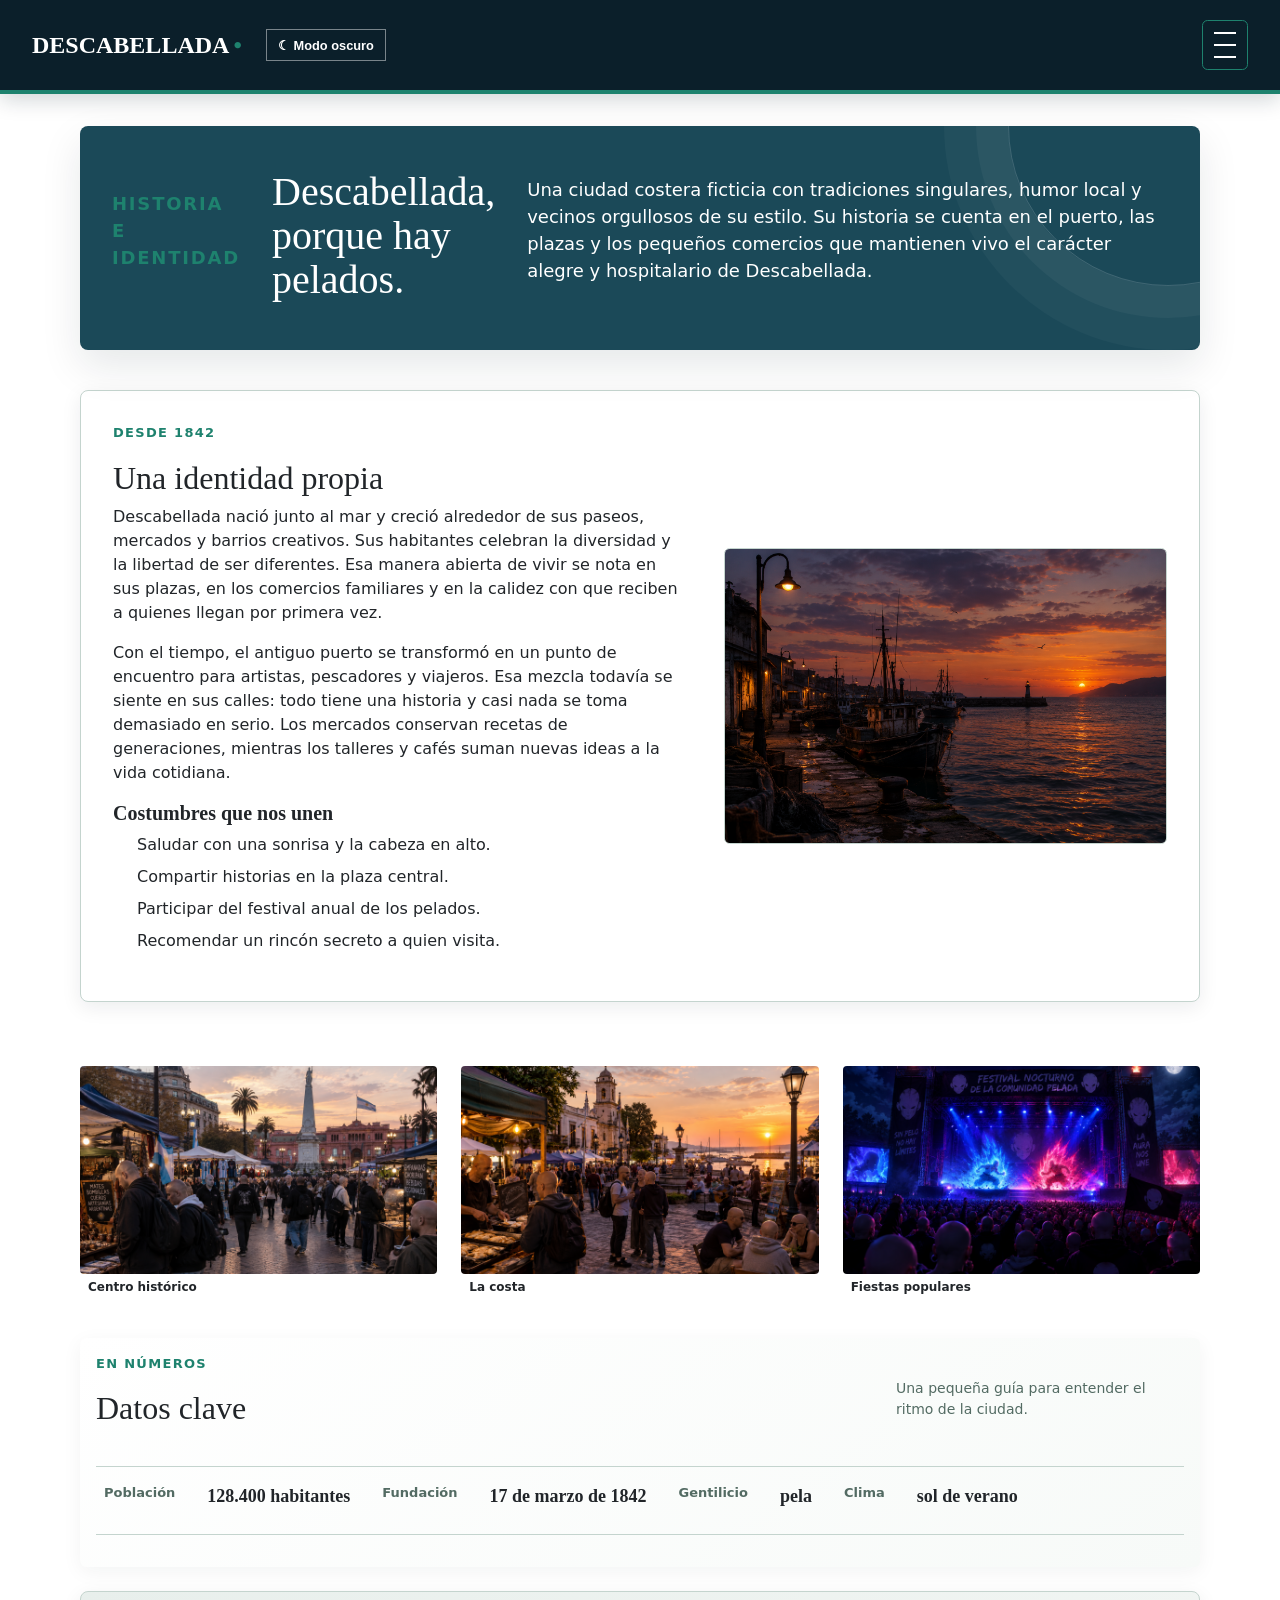
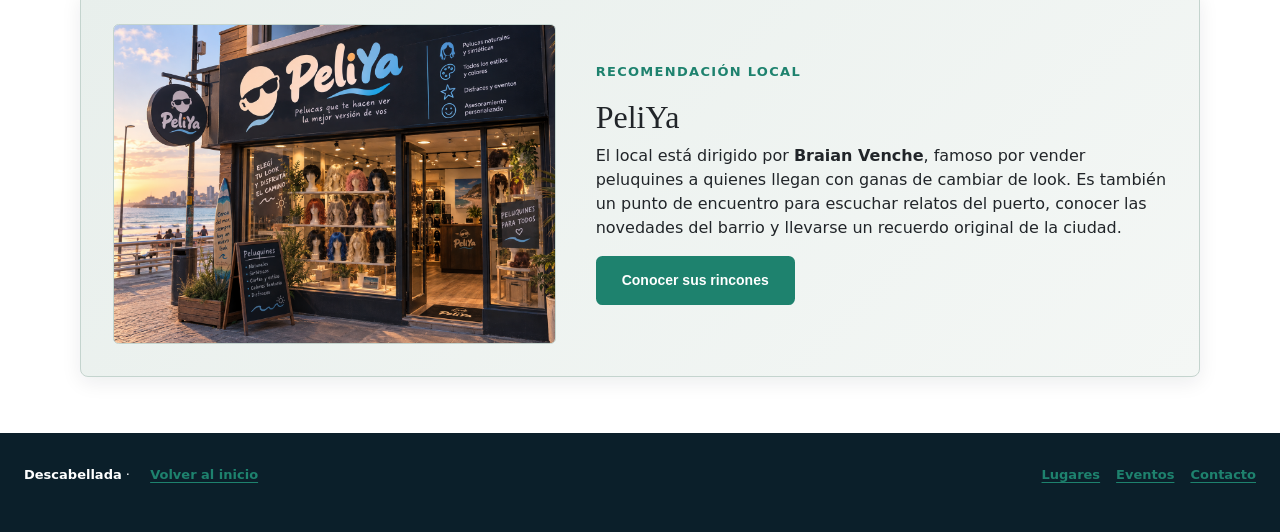
==== commit 1efb7dff: "Add files via upload" ====
--- a/Nueva carpeta (4)/ciudad.html
+++ b/Nueva carpeta (4)/ciudad.html
@@ -5,7 +5,7 @@
     <meta name="viewport" content="width=device-width, initial-scale=1.0" />
     <meta
       name="description"
-      content="Historia, identidad y datos de Descabellada."
+      content="Conocé la historia costera de Descabellada, sus costumbres, barrios creativos, tradiciones y datos destacados de la comunidad."
     />
     <title>Descabellada | La ciudad</title>
     <link rel="stylesheet" href="./CSS/styles.css" />
@@ -27,7 +27,9 @@
         <h1>Descabellada, porque hay pelados.</h1>
         <p>
           Una ciudad costera ficticia con tradiciones singulares, humor local y
-          vecinos orgullosos de su estilo.
+          vecinos orgullosos de su estilo. Su historia se cuenta en el puerto,
+          las plazas y los pequeños comercios que mantienen vivo el carácter
+          alegre y hospitalario de Descabellada.
         </p>
       </section>
       <section class="section two-col story">
@@ -37,13 +39,16 @@
           <p>
             Descabellada nació junto al mar y creció alrededor de sus paseos,
             mercados y barrios creativos. Sus habitantes celebran la diversidad
-            y la libertad de ser diferentes.
+            y la libertad de ser diferentes. Esa manera abierta de vivir se nota
+            en sus plazas, en los comercios familiares y en la calidez con que
+            reciben a quienes llegan por primera vez.
           </p>
           <p>
             Con el tiempo, el antiguo puerto se transformó en un punto de
             encuentro para artistas, pescadores y viajeros. Esa mezcla todavía
             se siente en sus calles: todo tiene una historia y casi nada se toma
-            demasiado en serio.
+            demasiado en serio. Los mercados conservan recetas de generaciones,
+            mientras los talleres y cafés suman nuevas ideas a la vida cotidiana.
           </p>
           <h3>Costumbres que nos unen</h3>
           <ul class="check-list">
@@ -102,12 +107,14 @@
       <section class="section callout">
         <img src="./IMG/PeliYa.png" alt="Feria cultural en Descabellada" />
         <div>
-          <p class="eyebrow">Recomendacion local</p>
+          <p class="eyebrow">Recomendación local</p>
           <h2>PeliYa</h2>
           <p>
             El local está dirigido por <strong>Braian Venche</strong>, famoso
             por vender peluquines a quienes llegan con ganas de cambiar de look.
-            Es también un punto de encuentro para escuchar relatos del puerto.
+            Es también un punto de encuentro para escuchar relatos del puerto,
+            conocer las novedades del barrio y llevarse un recuerdo original de
+            la ciudad.
           </p>
           <a class="button" href="lugares.html">Conocer sus rincones</a>
         </div>
@@ -125,4 +132,4 @@
       <script src="https://cdn.jsdelivr.net/npm/bootstrap@5.3.3/dist/js/bootstrap.bundle.min.js" integrity="sha384-YvpcrYf0tY3lHB60NNkmXc5s9fDVZLESaAA55NDzOxhy9GkcIdslK1eN7N6jIeHz" crossorigin="anonymous"></script>
     <script src="./JS/script.js"></script>
   </body>
-</html>+</html>
--- a/Nueva carpeta (4)/CSS/styles.css
+++ b/Nueva carpeta (4)/CSS/styles.css
@@ -12,6 +12,15 @@
   --color-texto: #1a2421;
   --color-texto-claro: #ffffff;
   --color-muted: #536b63;
+  --color-superficie-suave: #e8efec;
+  --color-acento-hover: #176b5c;
+  --color-focus: #0d6b5b;
+  --color-fondo-oscuro: #000000;
+  --color-superficie-oscura: #050505;
+  --color-borde-oscuro: #303030;
+  --color-texto-oscuro: #f5f5f5;
+  --color-muted-oscuro: #bdbdbd;
+  --color-acento-oscuro: #e5e5e5;
 
   
   --fuente-principal: 'Inter', Arial, sans-serif;
@@ -36,13 +45,22 @@
   color: var(--color-texto);
   font-family: var(--fuente-principal);
   line-height: 1.6;
+  transition: background-color .22s ease, color .22s ease;
 }
 
 a {
   color: var(--color-acento);
   font-weight: 700;
   text-decoration: none;
-}
+  text-underline-offset: .2em;
+}
+
+a:focus-visible, button:focus-visible, input:focus-visible, select:focus-visible, textarea:focus-visible {
+  outline: 3px solid var(--color-focus);
+  outline-offset: 3px;
+}
+
+::selection { background: var(--color-secundario); color: var(--color-texto-claro); }
 
 /* 
    ENCABEZADO Y NAVEGACIÓN (Flexbox)
@@ -516,4 +534,47 @@
 
 footer a:hover {
   text-decoration: underline;
-}+}
+
+body.dark-mode { --color-fondo:var(--color-fondo-oscuro); --color-tarjeta:var(--color-superficie-oscura); --color-secundario:#080808; --color-acento:var(--color-acento-oscuro); --color-borde:var(--color-borde-oscuro); --color-texto:var(--color-texto-oscuro); --color-muted:var(--color-muted-oscuro); --color-focus:#ffffff; color-scheme:dark; }
+body, article, .facts, .contact-card, .aura-form, .gallery-strip span, .callout, .aura-section, input, select, textarea { transition: background-color 220ms ease, color 220ms ease, border-color 220ms ease; }
+header { position:relative; }
+.navigation-drawer { align-items:stretch; background:var(--color-primario); border:1px solid var(--color-acento); display:flex; flex-direction:column; gap:.75rem; max-height:0; opacity:0; overflow:hidden; padding:0 1rem; position:absolute; right:1rem; top:calc(100% + .5rem); transition:max-height 220ms ease, opacity 220ms ease, padding 220ms ease; width:min(18rem, calc(100vw - 2rem)); z-index:10; }
+.navigation-drawer.is-open { max-height:28rem; opacity:1; padding:1rem; }
+.navigation-drawer nav { flex-direction:column; gap:.35rem; }
+.navigation-drawer nav a { display:block; }
+.nav-toggle { align-items:center; background:transparent; border:1px solid rgba(255,255,255,.55); cursor:pointer; display:flex; flex-direction:column; gap:4px; margin-left:auto; padding:.6rem; }
+.nav-toggle span { background:var(--color-texto-claro); display:block; height:2px; width:1.25rem; }
+.theme-toggle { align-items:center; background:transparent; border:1px solid rgba(255,255,255,.45); color:var(--color-texto-claro); cursor:pointer; display:inline-flex; font:700 .8rem var(--fuente-principal); gap:.5rem; justify-content:center; padding:.45rem .7rem; width:auto; }
+.theme-toggle:hover { border-color:var(--color-acento); color:var(--color-acento); }
+body.dark-mode header, body.dark-mode footer, body.dark-mode .hero, body.dark-mode .quote-section, body.dark-mode .visit-tip, body.dark-mode .callout, body.dark-mode .aura-section, body.dark-mode .navigation-drawer { background-color:#000000; }
+body.dark-mode article, body.dark-mode .facts, body.dark-mode .contact-card, body.dark-mode .aura-form, body.dark-mode .gallery-strip span { background-color:#050505; }
+body.dark-mode .aura-form input, body.dark-mode .aura-form select, body.dark-mode .aura-form textarea { background-color:#000000; color:var(--color-texto); }
+body.dark-mode p, body.dark-mode li, body.dark-mode dt, body.dark-mode dd, body.dark-mode label, body.dark-mode address { color:var(--color-texto); }
+body.dark-mode h1, body.dark-mode h2, body.dark-mode h3, body.dark-mode blockquote { color:var(--color-texto-oscuro); }
+body.dark-mode .section-note, body.dark-mode .faq-grid p, body.dark-mode .contact-list strong { color:var(--color-muted-oscuro); }
+body.dark-mode .eyebrow, body.dark-mode .card-number, body.dark-mode .quote-author { color:#f5f5f5; }
+body.dark-mode .tag { background:#111111; border-color:#666666; color:#ffffff; }
+body.dark-mode .brand span { color:#bdbdbd; }
+body.dark-mode .facts, body.dark-mode article, body.dark-mode .contact-card, body.dark-mode .aura-form { background-color:var(--color-superficie-oscura); }
+body.dark-mode .tag, body.dark-mode input, body.dark-mode select, body.dark-mode textarea { color-scheme:dark; }
+
+@media (prefers-reduced-motion: reduce) {
+  *, *::before, *::after { scroll-behavior:auto !important; transition-duration:.01ms !important; animation-duration:.01ms !important; }
+}
+body.dark-mode .hero p, body.dark-mode .hero h1, body.dark-mode .quote-section blockquote, body.dark-mode .visit-tip h2, body.dark-mode .visit-tip p { color:#fff; }
+body.dark-mode a { color:#ffffff; text-decoration-thickness:2px; }
+body.dark-mode a:hover { color:#bdbdbd; }
+body.dark-mode .button, body.dark-mode .visit-tip .button { background-color:#151515; border-color:#303030; color:#fff; }
+body.dark-mode .button:hover, body.dark-mode .visit-tip .button:hover { background-color:#000000; border-color:#606060; }
+body.dark-mode .hero::after { display:none; }
+@media (max-width:48rem) {
+  header { align-items:center; }
+  .nav-toggle { align-items:center; background:transparent; border:1px solid rgba(255,255,255,.55); cursor:pointer; display:flex; flex-direction:column; gap:4px; margin-left:auto; padding:.6rem; }
+  .nav-toggle span { background:var(--color-texto-claro); display:block; height:2px; width:1.25rem; }
+  .navigation-drawer { align-items:stretch; background:var(--color-primario); border:1px solid var(--color-acento); flex-direction:column; gap:.75rem; max-height:0; opacity:0; overflow:hidden; padding:0 1rem; position:absolute; right:1rem; top:calc(100% + .5rem); transition:max-height 220ms ease, opacity 220ms ease, padding 220ms ease; width:min(18rem, calc(100vw - 2rem)); z-index:10; }
+  .navigation-drawer.is-open { max-height:28rem; opacity:1; padding:1rem; }
+  .navigation-drawer nav { flex-direction:column; gap:.35rem; }
+  .navigation-drawer nav a { display:block; }
+  .theme-toggle { justify-content:center; width:100%; }
+}
